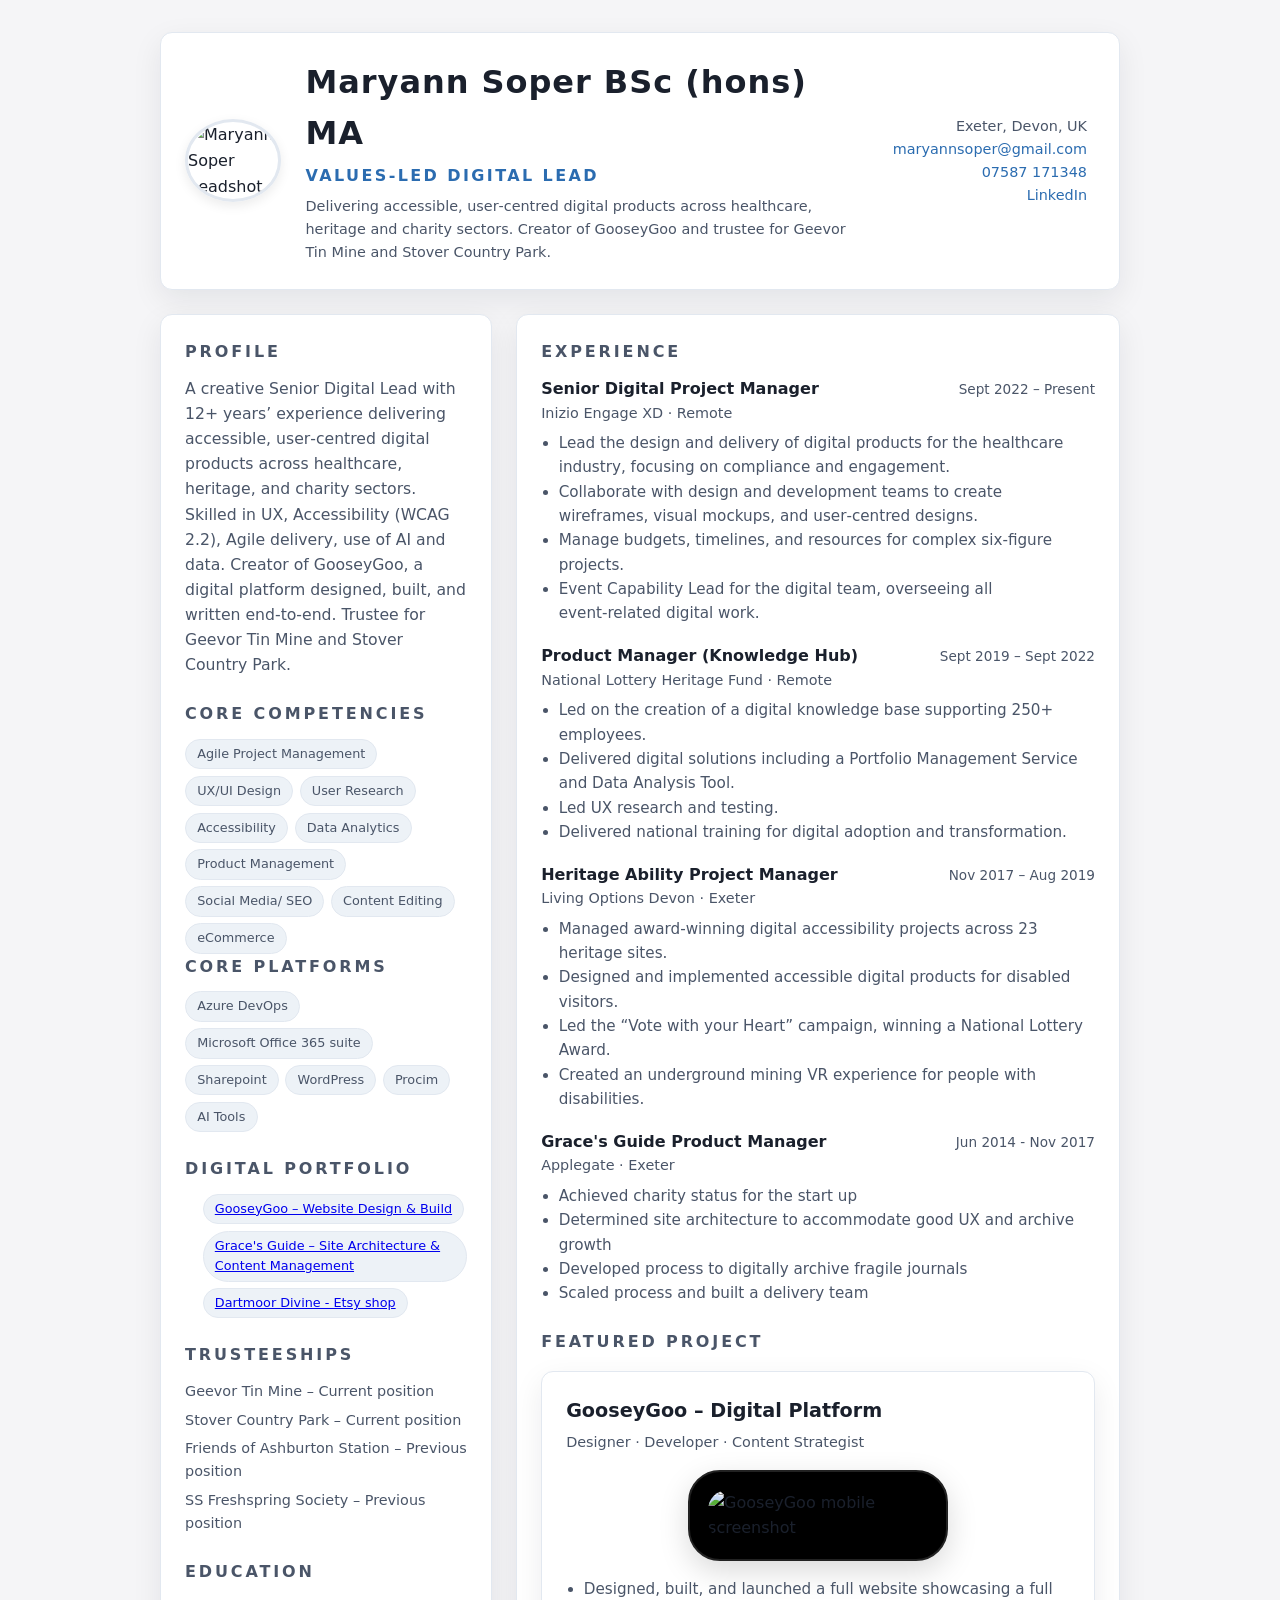
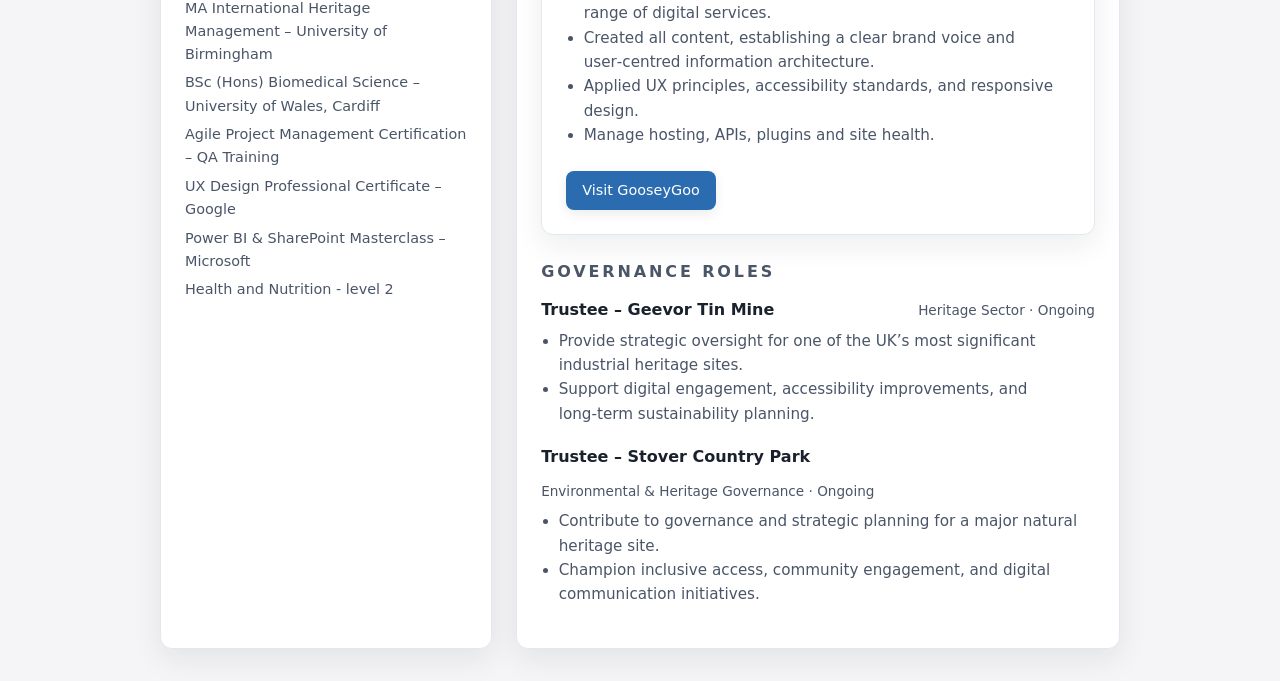
==== index.html @ 192e98dd "Update index.html" ====
<!DOCTYPE html>
<html lang="en">
<head>
  <meta charset="UTF-8" />
  <title>Maryann Soper BSc (hons) MA – Values-led Digital Lead</title>
  <meta name="viewport" content="width=device-width, initial-scale=1" />
  <style>
    :root {
      --bg: #f5f5f7;
      --card: #ffffff;
      --accent: #2b6cb0;
      --text-main: #1a202c;
      --text-muted: #4a5568;
      --border: #e2e8f0;
      --chip-bg: #edf2f7;
    }

    * { box-sizing: border-box; margin: 0; padding: 0; }

    body {
      font-family: system-ui, -apple-system, BlinkMacSystemFont, "Segoe UI", sans-serif;
      background: var(--bg);
      color: var(--text-main);
      line-height: 1.6;
      padding: 2rem 1rem;
    }

    .page {
      max-width: 960px;
      margin: 0 auto;
      display: grid;
      grid-template-columns: 1.1fr 2fr;
      gap: 1.5rem;
    }

    @media (max-width: 768px) {
      .page { grid-template-columns: 1fr; }
      .header-meta { text-align: left; }
      .header { flex-direction: column; align-items: flex-start; }
    }

    .card {
      background: var(--card);
      border-radius: 12px;
      padding: 1.5rem;
      box-shadow: 0 10px 30px rgba(15, 23, 42, 0.08);
      border: 1px solid var(--border);
    }

    .header {
      grid-column: 1 / -1;
      display: flex;
      align-items: center;
      justify-content: space-between;
      gap: 1.5rem;
    }

    .header-photo img {
      width: 120px;
      height: 120px;
      object-fit: cover;
      border-radius: 50%;
      border: 3px solid var(--border);
      box-shadow: 0 4px 12px rgba(0,0,0,0.08);
    }

    .header-main h1 {
      font-size: 2rem;
      letter-spacing: 0.03em;
    }

    .header-main h2 {
      font-size: 1rem;
      text-transform: uppercase;
      color: var(--accent);
      letter-spacing: 0.15em;
      margin-top: 0.25rem;
    }

    .header-meta {
  font-size: 0.9rem;
  color: var(--text-muted);
  text-align: right;
  margin-left: auto;
  padding-right: 0.5rem;
}
    .header-meta a {
      color: var(--accent);
      text-decoration: none;
    }

    h3 {
      font-size: 1rem;
      text-transform: uppercase;
      letter-spacing: 0.18em;
      color: var(--text-muted);
      margin-bottom: 0.75rem;
    }

    .summary { font-size: 0.98rem; color: var(--text-muted); }

    .section + .section { margin-top: 1.5rem; }

    .item { margin-bottom: 1.1rem; }

    .item-header {
      display: flex;
      justify-content: space-between;
      gap: 0.75rem;
      align-items: baseline;
      flex-wrap: wrap;
    }

    .item-title { font-weight: 600; }

    .item-sub { font-size: 0.9rem; color: var(--text-muted); }

    .item-meta { font-size: 0.85rem; color: var(--text-muted); }

    ul { margin-top: 0.4rem; padding-left: 1.1rem; font-size: 0.95rem; color: var(--text-muted); }

    .chips {
      display: flex;
      flex-wrap: wrap;
      gap: 0.4rem;
      margin-top: 0.4rem;
    }

    .chip {
      background: var(--chip-bg);
      border-radius: 999px;
      padding: 0.25rem 0.7rem;
      font-size: 0.8rem;
      color: var(--text-muted);
      border: 1px solid var(--border);
    }

    .sidebar-section + .sidebar-section { margin-top: 1.5rem; }

    .sidebar-list {
      list-style: none;
      padding-left: 0;
      font-size: 0.9rem;
      color: var(--text-muted);
    }

    .sidebar-list li + li { margin-top: 0.35rem; }

    .tagline {
      margin-top: 0.4rem;
      font-size: 0.9rem;
      color: var(--text-muted);
    }
   .gooseygoo-img {
  width: 100%;
  max-width: 420px;
  margin-top: 1rem;
  border-radius: 12px;
  border: 1px solid var(--border);
  box-shadow: 0 6px 20px rgba(0,0,0,0.08);
}
.feature-card {
  background: var(--card);
  border: 1px solid var(--border);
  border-radius: 12px;
  padding: 1.5rem;
  box-shadow: 0 10px 30px rgba(15, 23, 42, 0.08);
  margin-top: 1rem;
}

.feature-title {
  font-size: 1.2rem;
  font-weight: 600;
  margin-bottom: 0.25rem;
}

.feature-role {
  font-size: 0.9rem;
  color: var(--text-muted);
  margin-bottom: 1rem;
}

.feature-image {
  width: 100%;
  max-width: 420px;
  border-radius: 12px;
  border: 1px solid var(--border);
  box-shadow: 0 6px 20px rgba(0,0,0,0.08);
  margin-bottom: 1rem;
}

.feature-list {
  margin-bottom: 1rem;
  padding-left: 1.1rem;
  color: var(--text-muted);
}

.feature-link {
  display: inline-block;
  margin-top: 0.5rem;
  background: var(--accent);
  color: white;
  padding: 0.5rem 1rem;
  border-radius: 8px;
  text-decoration: none;
  font-size: 0.9rem;
  box-shadow: 0 4px 12px rgba(0,0,0,0.08);
}

.feature-link:hover {
  background: #1e4f80;
}
    .device-frame {
  width: 260px; /* adjust this to make the phone bigger or smaller */
  padding: 18px;
  border-radius: 32px;
  background: #000;
  border: 2px solid #222;
  box-shadow: 0 10px 30px rgba(0,0,0,0.15);
  margin: 1rem auto;
  display: flex;
  justify-content: center;
  align-items: center;
}

.device-screen {
  width: 100%;
  height: auto;        /* prevents vertical stretching */
  object-fit: contain; /* keeps proportions */
  border-radius: 20px;
  display: block;
}
  </style>
</head>

<body>
  <main class="page">

    <!-- Header -->
    <header class="card header">
      <div class="header-photo">
        <img src="profile.png" alt="Maryann Soper headshot" />
      </div>

      <div class="header-main">
        <h1>Maryann Soper BSc (hons) MA</h1>
        <h2>Values-led Digital Lead</h2>
        <p class="tagline">
          Delivering accessible, user‑centred digital products across healthcare, heritage and charity sectors. Creator of GooseyGoo and trustee for Geevor Tin Mine and Stover Country Park.
        </p>
      </div>

      <div class="header-meta">
        <div>Exeter, Devon, UK</div>
        <div><a href="mailto:maryannsoper@gmail.com">maryannsoper@gmail.com</a></div>
        <div><a href="tel:+447587171348">07587 171348</a></div>
        <div><a href="https://www.linkedin.com/in/maryannsoper" target="_blank">LinkedIn</a></div>
      </div>
    </header>

    <!-- Sidebar -->
    <aside class="card">
      <section class="sidebar-section">
        <h3>Profile</h3>
        <p class="summary">
          A creative Senior Digital Lead with 12+ years’ experience delivering accessible, user‑centred digital products across healthcare, heritage, and charity sectors. Skilled in UX, Accessibility (WCAG 2.2), Agile delivery, use of AI and data. Creator of GooseyGoo, a digital platform designed, built, and written end‑to‑end. Trustee for Geevor Tin Mine and Stover Country Park.
        </p>
      </section>

      <section class="sidebar-section">
        <h3>Core Competencies</h3>
        <div class="chips">
          <span class="chip">Agile Project Management</span>
          <span class="chip">UX/UI Design</span>
          <span class="chip">User Research</span>
          <span class="chip">Accessibility</span>
          <span class="chip">Data Analytics</span>
          <span class="chip">Product Management</span>
          <span class="chip">Social Media/ SEO</span>
          <span class="chip">Content Editing</span>
          <span class="chip">eCommerce</span>
          
        </div>
        <h3>Core Platforms</h3>
        <div class="chips">
          <span class="chip">Azure DevOps</span>
          <span class="chip">Microsoft Office 365 suite</span>
          <span class="chip">Sharepoint</span>
          <span class="chip">WordPress</span>
          <span class="chip">Procim</span>
          <span class="chip">AI Tools</span>
        </div>
      </section>

      <section class="sidebar-section">
        <h3>Digital Portfolio</h3>
        <ul class="chips">
          <span class="chip"><a href="https://www.gooseygoo.co.uk" target="_blank">GooseyGoo – Website Design & Build</a></span>
          <span class="chip"><a href="https://www.gracesguide.co.uk" target="_blank">Grace's Guide – Site Architecture & Content Management</a></span>
          <span class="chip"><a href="https://www.etsy.com/shop/DartmoorDivine" target="_blank">Dartmoor Divine - Etsy shop</a></span>
                          
        </ul>
      </section>

      <section class="sidebar-section">
        <h3>Trusteeships</h3>
        <ul class="sidebar-list">
          <li>Geevor Tin Mine – Current position</li>
          <li>Stover Country Park – Current position</li>
          <li>Friends of Ashburton Station – Previous position</li>
          <li>SS Freshspring Society – Previous position</li>
        </ul>
      </section>

      <section class="sidebar-section">
        <h3>Education</h3>
        <ul class="sidebar-list">
          <li>MA International Heritage Management – University of Birmingham</li>
          <li>BSc (Hons) Biomedical Science – University of Wales, Cardiff</li>
          <li>Agile Project Management Certification – QA Training</li>
          <li>UX Design Professional Certificate – Google</li>
          <li>Power BI & SharePoint Masterclass – Microsoft</li>
          <li>Health and Nutrition - level 2</li>
        </ul>
      </section>
    </aside>

    <!-- Main content -->
    <section class="card">

      <section class="section">
        <h3>Experience</h3>

        <article class="item">
          <div class="item-header">
            <div>
              <div class="item-title">Senior Digital Project Manager</div>
              <div class="item-sub">Inizio Engage XD · Remote</div>
            </div>
            <div class="item-meta">Sept 2022 – Present</div>
          </div>
          <ul>
            <li>Lead the design and delivery of digital products for the healthcare industry, focusing on compliance and engagement.</li>
            <li>Collaborate with design and development teams to create wireframes, visual mockups, and user‑centred designs.</li>
            <li>Manage budgets, timelines, and resources for complex six‑figure projects.</li>
            <li>Event Capability Lead for the digital team, overseeing all event‑related digital work.</li>
          </ul>
        </article>

        <article class="item">
          <div class="item-header">
            <div>
              <div class="item-title">Product Manager (Knowledge Hub)</div>
              <div class="item-sub">National Lottery Heritage Fund · Remote</div>
            </div>
            <div class="item-meta">Sept 2019 – Sept 2022</div>
          </div>
          <ul>
            <li>Led on the creation of a digital knowledge base supporting 250+ employees.</li>
            <li>Delivered digital solutions including a Portfolio Management Service and Data Analysis Tool.</li>
            <li>Led UX research and testing.</li>
            <li>Delivered national training for digital adoption and transformation.</li>
          </ul>
        </article>

        <article class="item">
          <div class="item-header">
            <div>
              <div class="item-title">Heritage Ability Project Manager</div>
              <div class="item-sub">Living Options Devon · Exeter</div>
            </div>
            <div class="item-meta">Nov 2017 – Aug 2019</div>
          </div>
          <ul>
            <li>Managed award‑winning digital accessibility projects across 23 heritage sites.</li>
            <li>Designed and implemented accessible digital products for disabled visitors.</li>
            <li>Led the “Vote with your Heart” campaign, winning a National Lottery Award.</li>
            <li>Created an underground mining VR experience for people with disabilities.</li>
          </ul>
        </article>

        <article class="item">
          <div class="item-header">
            <div>
              <div class="item-title">Grace's Guide Product Manager</div>
              <div class="item-sub">Applegate · Exeter</div>
            </div>
            <div class="item-meta">Jun 2014 - Nov 2017</div>
          </div>
          <ul>
            <li>Achieved charity status for the start up</li>
            <li>Determined site architecture to accommodate good UX and archive growth</li>
            <li>Developed process to digitally archive fragile journals</li>
            <li>Scaled process and built a delivery team</li>
          </ul>
        </article>
      </section>

     <section class="section">
  <h3>Featured Project</h3>

  <div class="feature-card">
    <h4 class="feature-title">GooseyGoo – Digital Platform</h4>
    <p class="feature-role">Designer · Developer · Content Strategist</p>

   <div class="device-frame">
  <img 
    src="gooseygoo-preview.jpg" 
    alt="GooseyGoo mobile screenshot" 
    class="device-screen"
  />
</div>

    <ul class="feature-list">
      <li>Designed, built, and launched a full website showcasing a full range of digital services.</li>
      <li>Created all content, establishing a clear brand voice and user‑centred information architecture.</li>
      <li>Applied UX principles, accessibility standards, and responsive design.</li>
      <li>Manage hosting, APIs, plugins and site health.</li>
    </ul>

    <a 
      href="https://www.gooseygoo.co.uk" 
      target="_blank" 
      class="feature-link"
    >
      Visit GooseyGoo
    </a>
  </div>
</section>

      <section class="section">
        <h3>Governance Roles</h3>

        <article class="item">
          <div class="item-header">
            <div class="item-title">Trustee – Geevor Tin Mine</div>
            <div class="item-meta">Heritage Sector · Ongoing</div>
          </div>
          <ul>
            <li>Provide strategic oversight for one of the UK’s most significant industrial heritage sites.</li>
            <li>Support digital engagement, accessibility improvements, and long‑term sustainability planning.</li>
          </ul>
        </article>

        <article class="item">
          <div class="item-header">
            <div class="item-title">Trustee – Stover Country Park</div>
            <div class="item-meta">Environmental & Heritage Governance · Ongoing</div>
          </div>
          <ul>
            <li>Contribute to governance and strategic planning for a major natural heritage site.</li>
            <li>Champion inclusive access, community engagement, and digital communication initiatives.</li>
          </ul>
        </article>
      </section>

    </section>
  </main>
</body>
</html>
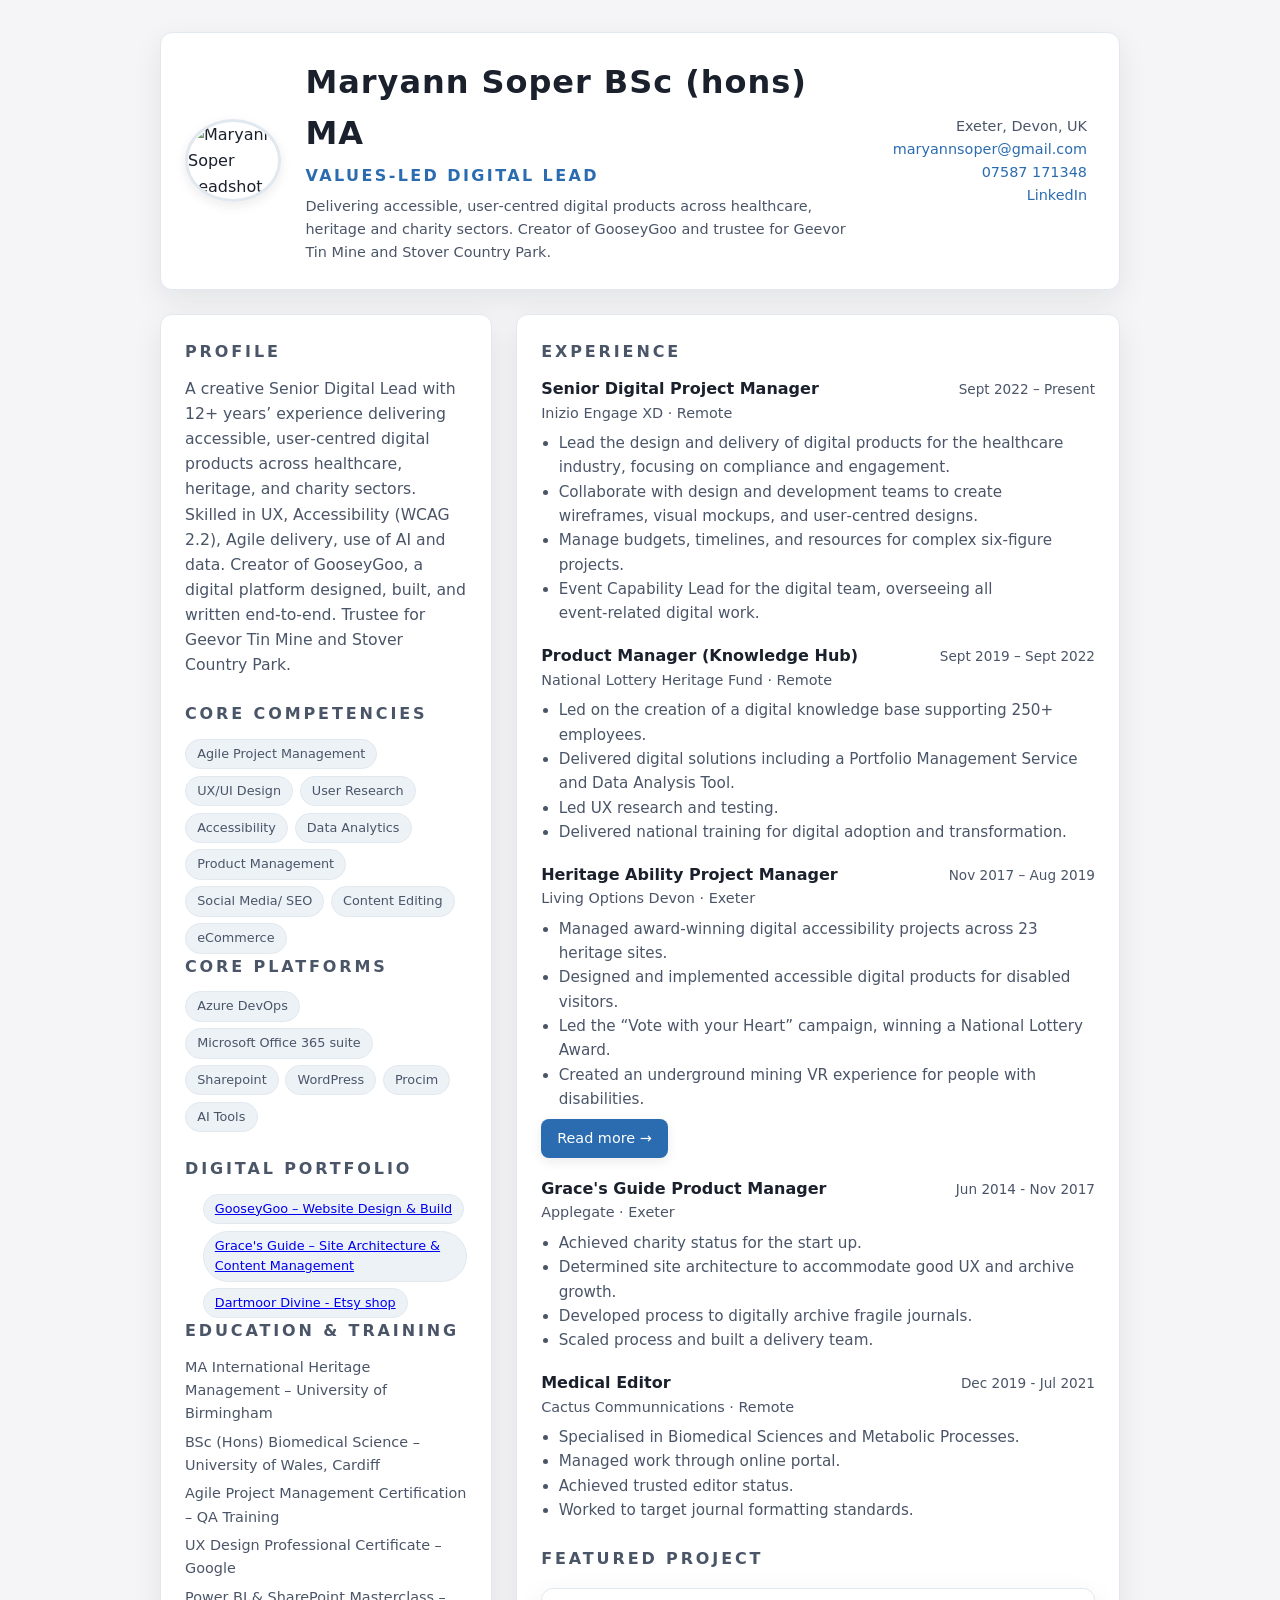
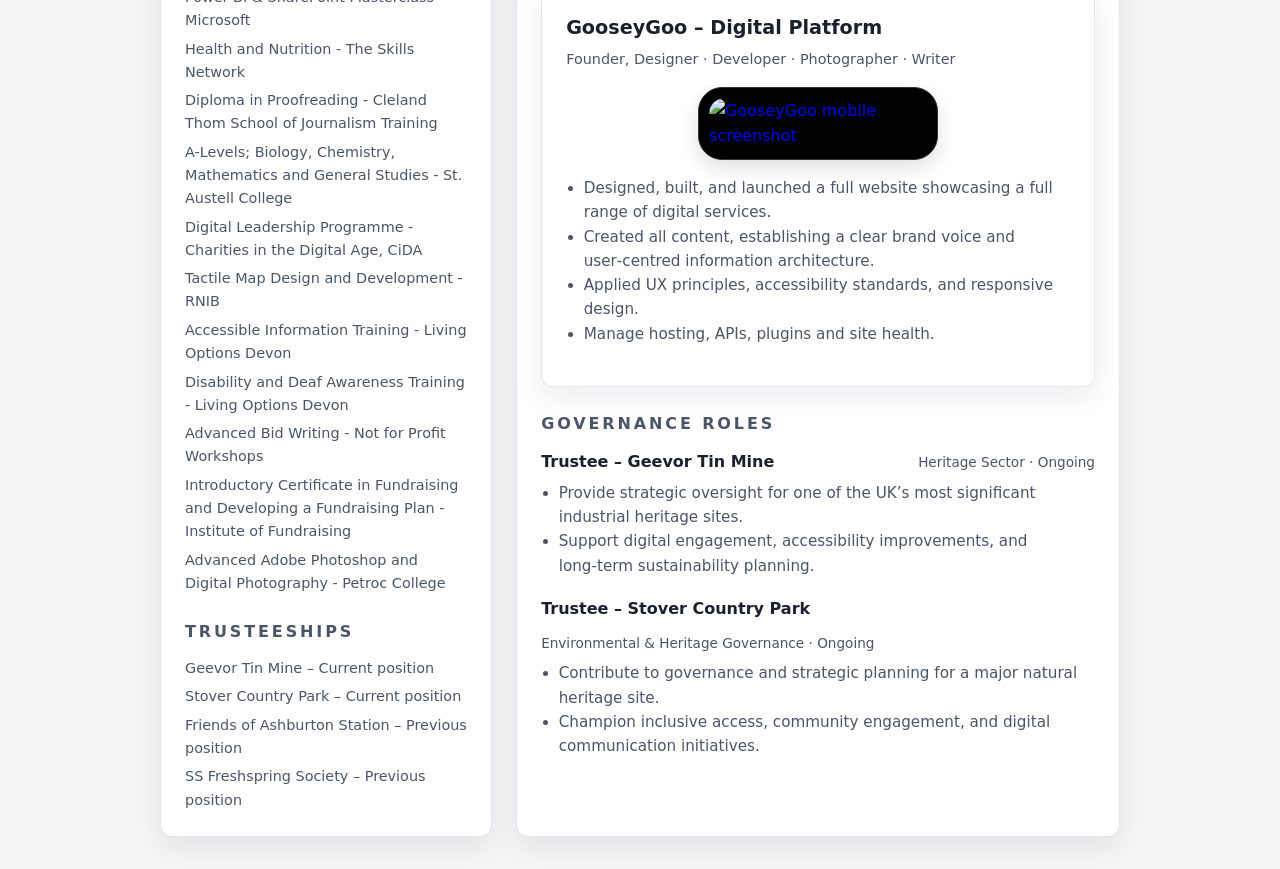
==== commit 9ed04a2c: "Update index.html" ====
--- a/index.html
+++ b/index.html
@@ -210,24 +210,25 @@
 .feature-link:hover {
   background: #1e4f80;
 }
-    .device-frame {
-  width: 260px; /* adjust this to make the phone bigger or smaller */
-  padding: 18px;
-  border-radius: 32px;
+   .device-frame {
+  width: 240px;              /* slightly smaller phone */
+  padding: 10px;             /* thinner bezel */
+  border-radius: 24px;       /* slimmer rounded corners */
   background: #000;
-  border: 2px solid #222;
-  box-shadow: 0 10px 30px rgba(0,0,0,0.15);
+  border: 1px solid #333;    /* thinner border */
+  box-shadow: 0 8px 20px rgba(0,0,0,0.12);
   margin: 1rem auto;
   display: flex;
   justify-content: center;
   align-items: center;
+  text-decoration: none;     /* remove link underline */
 }
 
 .device-screen {
   width: 100%;
-  height: auto;        /* prevents vertical stretching */
-  object-fit: contain; /* keeps proportions */
-  border-radius: 20px;
+  height: auto;              /* prevents vertical stretching */
+  object-fit: contain;       /* keeps proportions */
+  border-radius: 16px;
   display: block;
 }
   </style>
@@ -300,7 +301,30 @@
           <span class="chip"><a href="https://www.etsy.com/shop/DartmoorDivine" target="_blank">Dartmoor Divine - Etsy shop</a></span>
                           
         </ul>
-      </section>
+     
+      <section class="sidebar-section">
+        <h3>Education & Training</h3>
+        <ul class="sidebar-list">
+          <li>MA International Heritage Management – University of Birmingham</li>
+          <li>BSc (Hons) Biomedical Science – University of Wales, Cardiff</li>
+          <li>Agile Project Management Certification – QA Training</li>
+          <li>UX Design Professional Certificate – Google</li>
+          <li>Power BI & SharePoint Masterclass – Microsoft</li>
+          <li>Health and Nutrition - The Skills Network</li>
+          <li>Diploma in Proofreading  - Cleland Thom School of Journalism Training</li>
+          <li>A-Levels; Biology, Chemistry, Mathematics and General Studies  - St. Austell College</li>
+          <li>Digital Leadership Programme - Charities in the Digital Age, CiDA</li>
+          <li>Tactile Map Design and Development - RNIB</li>
+          <li>Accessible Information Training - Living Options Devon</li>
+          <li>Disability and Deaf Awareness Training  - Living Options Devon</li>
+          <li>Advanced Bid Writing - Not for Profit Workshops</li>
+          <li>Introductory Certificate in Fundraising and Developing a Fundraising Plan - Institute of Fundraising</li>
+          <li>Advanced Adobe Photoshop and Digital Photography - Petroc College</li>          
+          
+        </ul>
+      </section>
+
+         </section>
 
       <section class="sidebar-section">
         <h3>Trusteeships</h3>
@@ -311,18 +335,6 @@
           <li>SS Freshspring Society – Previous position</li>
         </ul>
       </section>
-
-      <section class="sidebar-section">
-        <h3>Education</h3>
-        <ul class="sidebar-list">
-          <li>MA International Heritage Management – University of Birmingham</li>
-          <li>BSc (Hons) Biomedical Science – University of Wales, Cardiff</li>
-          <li>Agile Project Management Certification – QA Training</li>
-          <li>UX Design Professional Certificate – Google</li>
-          <li>Power BI & SharePoint Masterclass – Microsoft</li>
-          <li>Health and Nutrition - level 2</li>
-        </ul>
-      </section>
     </aside>
 
     <!-- Main content -->
@@ -377,6 +389,8 @@
             <li>Led the “Vote with your Heart” campaign, winning a National Lottery Award.</li>
             <li>Created an underground mining VR experience for people with disabilities.</li>
           </ul>
+          <a href="living-options.html" class="feature-link">Read more →</a>
+
         </article>
 
         <article class="item">
@@ -388,10 +402,26 @@
             <div class="item-meta">Jun 2014 - Nov 2017</div>
           </div>
           <ul>
-            <li>Achieved charity status for the start up</li>
-            <li>Determined site architecture to accommodate good UX and archive growth</li>
-            <li>Developed process to digitally archive fragile journals</li>
-            <li>Scaled process and built a delivery team</li>
+            <li>Achieved charity status for the start up.</li>
+            <li>Determined site architecture to accommodate good UX and archive growth.</li>
+            <li>Developed process to digitally archive fragile journals.</li>
+            <li>Scaled process and built a delivery team.</li>
+          </ul>
+        </article>
+
+        <article class="item">
+          <div class="item-header">
+            <div>
+              <div class="item-title">Medical Editor</div>
+              <div class="item-sub">Cactus Communnications · Remote</div>
+            </div>
+            <div class="item-meta">Dec 2019 - Jul 2021</div>
+          </div>
+          <ul>
+            <li>Specialised in Biomedical Sciences and Metabolic Processes.</li>
+            <li>Managed work through online portal.</li>
+            <li>Achieved trusted editor status.</li>
+            <li>Worked to target journal formatting standards.</li>
           </ul>
         </article>
       </section>
@@ -401,15 +431,15 @@
 
   <div class="feature-card">
     <h4 class="feature-title">GooseyGoo – Digital Platform</h4>
-    <p class="feature-role">Designer · Developer · Content Strategist</p>
-
-   <div class="device-frame">
+    <p class="feature-role">Founder, Designer · Developer · Photographer · Writer </p>
+
+   <a href="https://www.gooseygoo.co.uk" target="_blank" class="device-frame">
   <img 
     src="gooseygoo-preview.jpg" 
     alt="GooseyGoo mobile screenshot" 
     class="device-screen"
   />
-</div>
+</a>
 
     <ul class="feature-list">
       <li>Designed, built, and launched a full website showcasing a full range of digital services.</li>
@@ -418,14 +448,7 @@
       <li>Manage hosting, APIs, plugins and site health.</li>
     </ul>
 
-    <a 
-      href="https://www.gooseygoo.co.uk" 
-      target="_blank" 
-      class="feature-link"
-    >
-      Visit GooseyGoo
-    </a>
-  </div>
+    </div>
 </section>
 
       <section class="section">
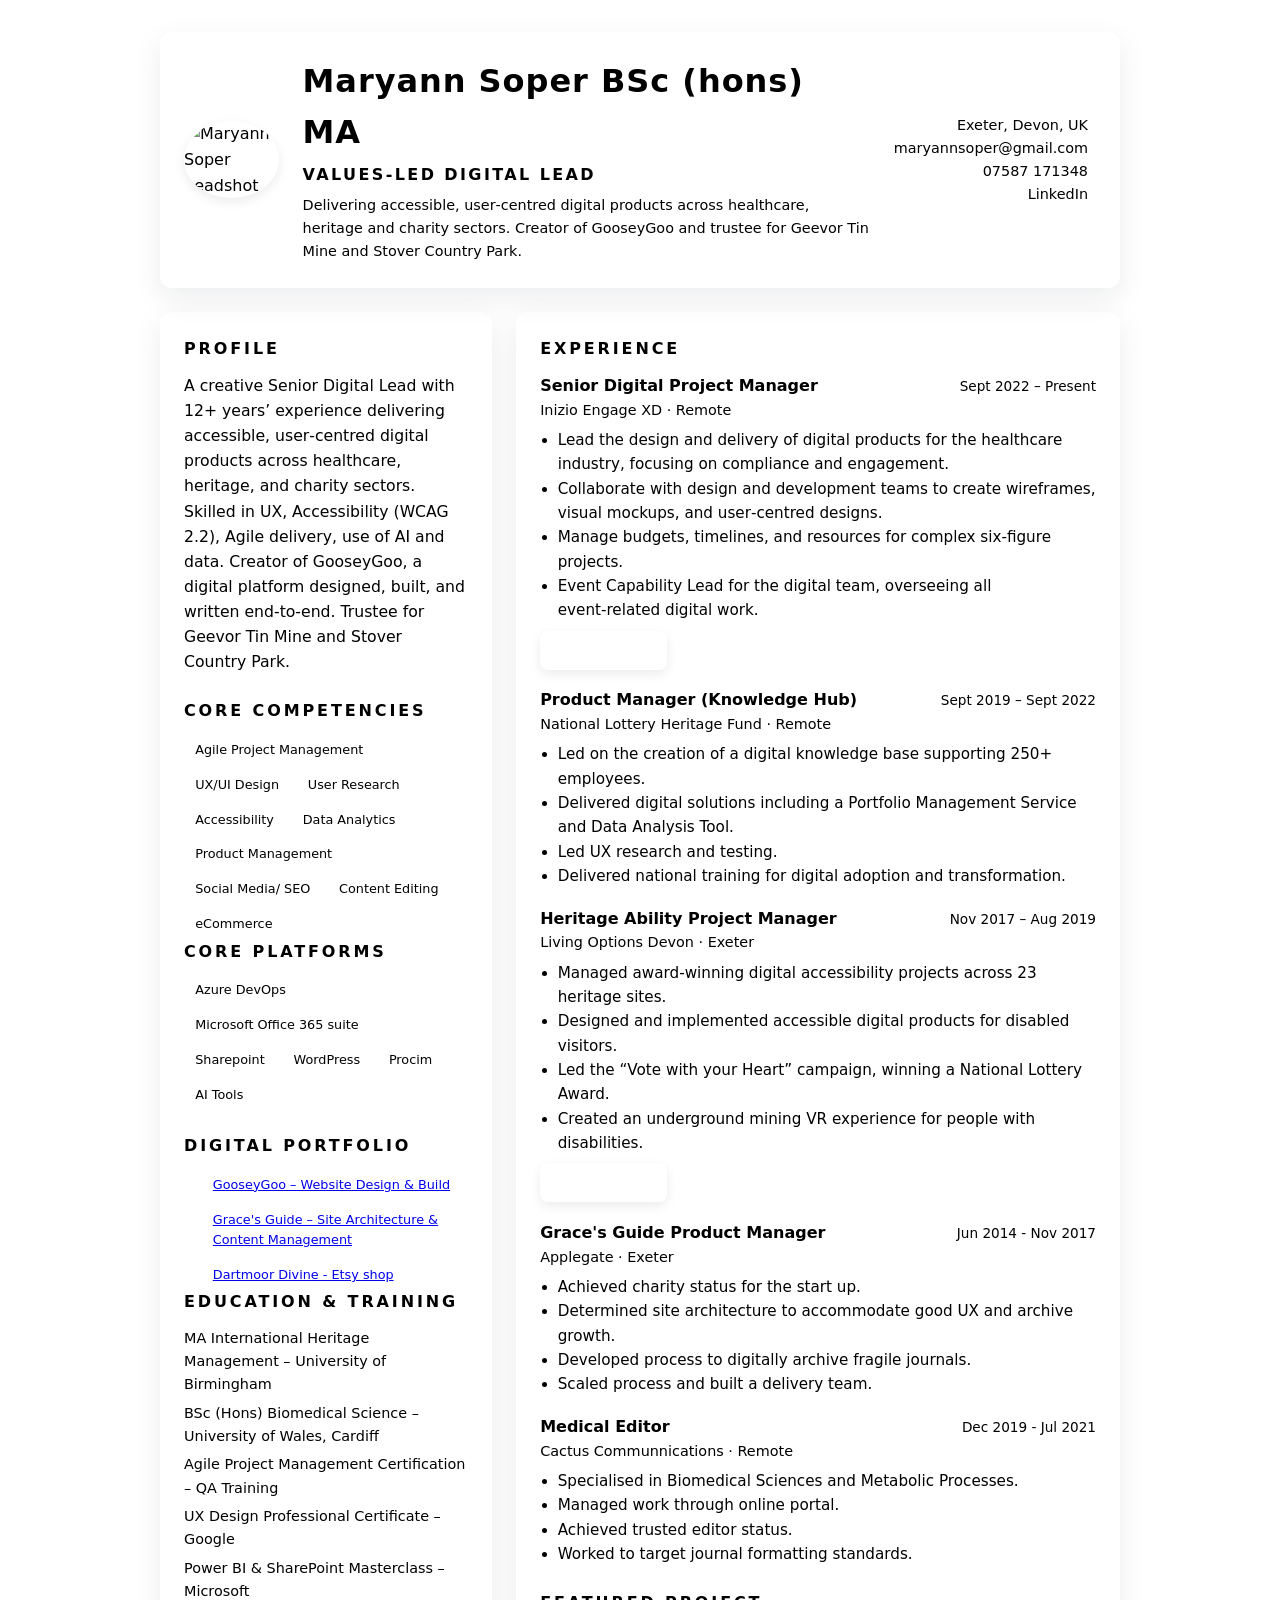
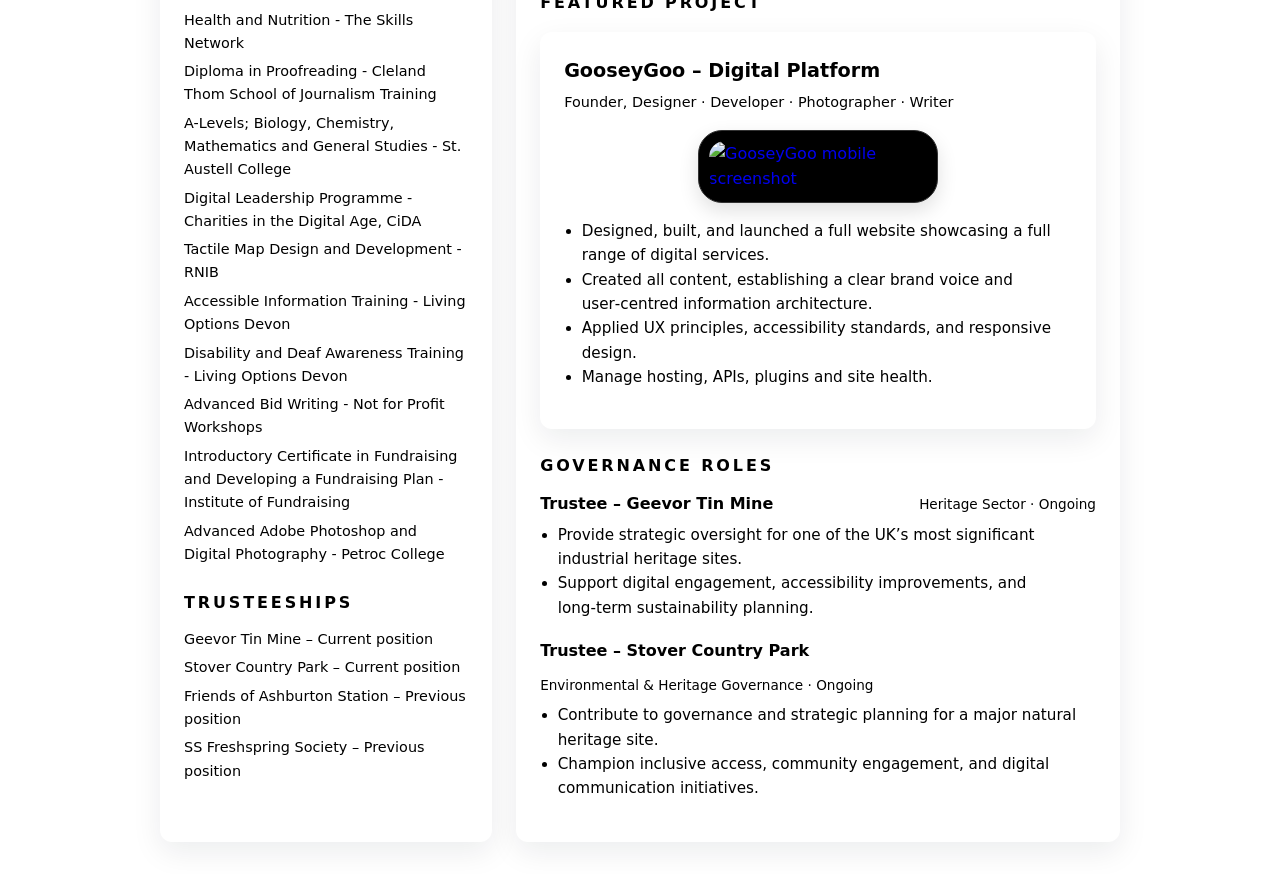
==== commit 3df6b28d: "Update index.html" ====
--- a/index.html
+++ b/index.html
@@ -4,234 +4,8 @@
   <meta charset="UTF-8" />
   <title>Maryann Soper BSc (hons) MA – Values-led Digital Lead</title>
   <meta name="viewport" content="width=device-width, initial-scale=1" />
-  <style>
-    :root {
-      --bg: #f5f5f7;
-      --card: #ffffff;
-      --accent: #2b6cb0;
-      --text-main: #1a202c;
-      --text-muted: #4a5568;
-      --border: #e2e8f0;
-      --chip-bg: #edf2f7;
-    }
-
-    * { box-sizing: border-box; margin: 0; padding: 0; }
-
-    body {
-      font-family: system-ui, -apple-system, BlinkMacSystemFont, "Segoe UI", sans-serif;
-      background: var(--bg);
-      color: var(--text-main);
-      line-height: 1.6;
-      padding: 2rem 1rem;
-    }
-
-    .page {
-      max-width: 960px;
-      margin: 0 auto;
-      display: grid;
-      grid-template-columns: 1.1fr 2fr;
-      gap: 1.5rem;
-    }
-
-    @media (max-width: 768px) {
-      .page { grid-template-columns: 1fr; }
-      .header-meta { text-align: left; }
-      .header { flex-direction: column; align-items: flex-start; }
-    }
-
-    .card {
-      background: var(--card);
-      border-radius: 12px;
-      padding: 1.5rem;
-      box-shadow: 0 10px 30px rgba(15, 23, 42, 0.08);
-      border: 1px solid var(--border);
-    }
-
-    .header {
-      grid-column: 1 / -1;
-      display: flex;
-      align-items: center;
-      justify-content: space-between;
-      gap: 1.5rem;
-    }
-
-    .header-photo img {
-      width: 120px;
-      height: 120px;
-      object-fit: cover;
-      border-radius: 50%;
-      border: 3px solid var(--border);
-      box-shadow: 0 4px 12px rgba(0,0,0,0.08);
-    }
-
-    .header-main h1 {
-      font-size: 2rem;
-      letter-spacing: 0.03em;
-    }
-
-    .header-main h2 {
-      font-size: 1rem;
-      text-transform: uppercase;
-      color: var(--accent);
-      letter-spacing: 0.15em;
-      margin-top: 0.25rem;
-    }
-
-    .header-meta {
-  font-size: 0.9rem;
-  color: var(--text-muted);
-  text-align: right;
-  margin-left: auto;
-  padding-right: 0.5rem;
-}
-    .header-meta a {
-      color: var(--accent);
-      text-decoration: none;
-    }
-
-    h3 {
-      font-size: 1rem;
-      text-transform: uppercase;
-      letter-spacing: 0.18em;
-      color: var(--text-muted);
-      margin-bottom: 0.75rem;
-    }
-
-    .summary { font-size: 0.98rem; color: var(--text-muted); }
-
-    .section + .section { margin-top: 1.5rem; }
-
-    .item { margin-bottom: 1.1rem; }
-
-    .item-header {
-      display: flex;
-      justify-content: space-between;
-      gap: 0.75rem;
-      align-items: baseline;
-      flex-wrap: wrap;
-    }
-
-    .item-title { font-weight: 600; }
-
-    .item-sub { font-size: 0.9rem; color: var(--text-muted); }
-
-    .item-meta { font-size: 0.85rem; color: var(--text-muted); }
-
-    ul { margin-top: 0.4rem; padding-left: 1.1rem; font-size: 0.95rem; color: var(--text-muted); }
-
-    .chips {
-      display: flex;
-      flex-wrap: wrap;
-      gap: 0.4rem;
-      margin-top: 0.4rem;
-    }
-
-    .chip {
-      background: var(--chip-bg);
-      border-radius: 999px;
-      padding: 0.25rem 0.7rem;
-      font-size: 0.8rem;
-      color: var(--text-muted);
-      border: 1px solid var(--border);
-    }
-
-    .sidebar-section + .sidebar-section { margin-top: 1.5rem; }
-
-    .sidebar-list {
-      list-style: none;
-      padding-left: 0;
-      font-size: 0.9rem;
-      color: var(--text-muted);
-    }
-
-    .sidebar-list li + li { margin-top: 0.35rem; }
-
-    .tagline {
-      margin-top: 0.4rem;
-      font-size: 0.9rem;
-      color: var(--text-muted);
-    }
-   .gooseygoo-img {
-  width: 100%;
-  max-width: 420px;
-  margin-top: 1rem;
-  border-radius: 12px;
-  border: 1px solid var(--border);
-  box-shadow: 0 6px 20px rgba(0,0,0,0.08);
-}
-.feature-card {
-  background: var(--card);
-  border: 1px solid var(--border);
-  border-radius: 12px;
-  padding: 1.5rem;
-  box-shadow: 0 10px 30px rgba(15, 23, 42, 0.08);
-  margin-top: 1rem;
-}
-
-.feature-title {
-  font-size: 1.2rem;
-  font-weight: 600;
-  margin-bottom: 0.25rem;
-}
-
-.feature-role {
-  font-size: 0.9rem;
-  color: var(--text-muted);
-  margin-bottom: 1rem;
-}
-
-.feature-image {
-  width: 100%;
-  max-width: 420px;
-  border-radius: 12px;
-  border: 1px solid var(--border);
-  box-shadow: 0 6px 20px rgba(0,0,0,0.08);
-  margin-bottom: 1rem;
-}
-
-.feature-list {
-  margin-bottom: 1rem;
-  padding-left: 1.1rem;
-  color: var(--text-muted);
-}
-
-.feature-link {
-  display: inline-block;
-  margin-top: 0.5rem;
-  background: var(--accent);
-  color: white;
-  padding: 0.5rem 1rem;
-  border-radius: 8px;
-  text-decoration: none;
-  font-size: 0.9rem;
-  box-shadow: 0 4px 12px rgba(0,0,0,0.08);
-}
-
-.feature-link:hover {
-  background: #1e4f80;
-}
-   .device-frame {
-  width: 240px;              /* slightly smaller phone */
-  padding: 10px;             /* thinner bezel */
-  border-radius: 24px;       /* slimmer rounded corners */
-  background: #000;
-  border: 1px solid #333;    /* thinner border */
-  box-shadow: 0 8px 20px rgba(0,0,0,0.12);
-  margin: 1rem auto;
-  display: flex;
-  justify-content: center;
-  align-items: center;
-  text-decoration: none;     /* remove link underline */
-}
-
-.device-screen {
-  width: 100%;
-  height: auto;              /* prevents vertical stretching */
-  object-fit: contain;       /* keeps proportions */
-  border-radius: 16px;
-  display: block;
-}
-  </style>
+ <link rel="stylesheet" href="styles.css" />
+
 </head>
 
 <body>
@@ -357,6 +131,8 @@
             <li>Manage budgets, timelines, and resources for complex six‑figure projects.</li>
             <li>Event Capability Lead for the digital team, overseeing all event‑related digital work.</li>
           </ul>
+          <a href="Inizio.html" class="feature-link">Read more →</a>
+          
         </article>
 
         <article class="item">
@@ -389,7 +165,7 @@
             <li>Led the “Vote with your Heart” campaign, winning a National Lottery Award.</li>
             <li>Created an underground mining VR experience for people with disabilities.</li>
           </ul>
-          <a href="living-options.html" class="feature-link">Read more →</a>
+          <a href="LOD.html" class="feature-link">Read more →</a>
 
         </article>
 
--- a/styles.css
+++ b/styles.css
@@ -0,0 +1,228 @@
+<style>
+    :root {
+      --bg: #f5f5f7;
+      --card: #ffffff;
+      --accent: #2b6cb0;
+      --text-main: #1a202c;
+      --text-muted: #4a5568;
+      --border: #e2e8f0;
+      --chip-bg: #edf2f7;
+    }
+
+    * { box-sizing: border-box; margin: 0; padding: 0; }
+
+    body {
+      font-family: system-ui, -apple-system, BlinkMacSystemFont, "Segoe UI", sans-serif;
+      background: var(--bg);
+      color: var(--text-main);
+      line-height: 1.6;
+      padding: 2rem 1rem;
+    }
+
+    .page {
+      max-width: 960px;
+      margin: 0 auto;
+      display: grid;
+      grid-template-columns: 1.1fr 2fr;
+      gap: 1.5rem;
+    }
+
+    @media (max-width: 768px) {
+      .page { grid-template-columns: 1fr; }
+      .header-meta { text-align: left; }
+      .header { flex-direction: column; align-items: flex-start; }
+    }
+
+    .card {
+      background: var(--card);
+      border-radius: 12px;
+      padding: 1.5rem;
+      box-shadow: 0 10px 30px rgba(15, 23, 42, 0.08);
+      border: 1px solid var(--border);
+    }
+
+    .header {
+      grid-column: 1 / -1;
+      display: flex;
+      align-items: center;
+      justify-content: space-between;
+      gap: 1.5rem;
+    }
+
+    .header-photo img {
+      width: 120px;
+      height: 120px;
+      object-fit: cover;
+      border-radius: 50%;
+      border: 3px solid var(--border);
+      box-shadow: 0 4px 12px rgba(0,0,0,0.08);
+    }
+
+    .header-main h1 {
+      font-size: 2rem;
+      letter-spacing: 0.03em;
+    }
+
+    .header-main h2 {
+      font-size: 1rem;
+      text-transform: uppercase;
+      color: var(--accent);
+      letter-spacing: 0.15em;
+      margin-top: 0.25rem;
+    }
+
+    .header-meta {
+  font-size: 0.9rem;
+  color: var(--text-muted);
+  text-align: right;
+  margin-left: auto;
+  padding-right: 0.5rem;
+}
+    .header-meta a {
+      color: var(--accent);
+      text-decoration: none;
+    }
+
+    h3 {
+      font-size: 1rem;
+      text-transform: uppercase;
+      letter-spacing: 0.18em;
+      color: var(--text-muted);
+      margin-bottom: 0.75rem;
+    }
+
+    .summary { font-size: 0.98rem; color: var(--text-muted); }
+
+    .section + .section { margin-top: 1.5rem; }
+
+    .item { margin-bottom: 1.1rem; }
+
+    .item-header {
+      display: flex;
+      justify-content: space-between;
+      gap: 0.75rem;
+      align-items: baseline;
+      flex-wrap: wrap;
+    }
+
+    .item-title { font-weight: 600; }
+
+    .item-sub { font-size: 0.9rem; color: var(--text-muted); }
+
+    .item-meta { font-size: 0.85rem; color: var(--text-muted); }
+
+    ul { margin-top: 0.4rem; padding-left: 1.1rem; font-size: 0.95rem; color: var(--text-muted); }
+
+    .chips {
+      display: flex;
+      flex-wrap: wrap;
+      gap: 0.4rem;
+      margin-top: 0.4rem;
+    }
+
+    .chip {
+      background: var(--chip-bg);
+      border-radius: 999px;
+      padding: 0.25rem 0.7rem;
+      font-size: 0.8rem;
+      color: var(--text-muted);
+      border: 1px solid var(--border);
+    }
+
+    .sidebar-section + .sidebar-section { margin-top: 1.5rem; }
+
+    .sidebar-list {
+      list-style: none;
+      padding-left: 0;
+      font-size: 0.9rem;
+      color: var(--text-muted);
+    }
+
+    .sidebar-list li + li { margin-top: 0.35rem; }
+
+    .tagline {
+      margin-top: 0.4rem;
+      font-size: 0.9rem;
+      color: var(--text-muted);
+    }
+   .gooseygoo-img {
+  width: 100%;
+  max-width: 420px;
+  margin-top: 1rem;
+  border-radius: 12px;
+  border: 1px solid var(--border);
+  box-shadow: 0 6px 20px rgba(0,0,0,0.08);
+}
+.feature-card {
+  background: var(--card);
+  border: 1px solid var(--border);
+  border-radius: 12px;
+  padding: 1.5rem;
+  box-shadow: 0 10px 30px rgba(15, 23, 42, 0.08);
+  margin-top: 1rem;
+}
+
+.feature-title {
+  font-size: 1.2rem;
+  font-weight: 600;
+  margin-bottom: 0.25rem;
+}
+
+.feature-role {
+  font-size: 0.9rem;
+  color: var(--text-muted);
+  margin-bottom: 1rem;
+}
+
+.feature-image {
+  width: 100%;
+  max-width: 420px;
+  border-radius: 12px;
+  border: 1px solid var(--border);
+  box-shadow: 0 6px 20px rgba(0,0,0,0.08);
+  margin-bottom: 1rem;
+}
+
+.feature-list {
+  margin-bottom: 1rem;
+  padding-left: 1.1rem;
+  color: var(--text-muted);
+}
+
+.feature-link {
+  display: inline-block;
+  margin-top: 0.5rem;
+  background: var(--accent);
+  color: white;
+  padding: 0.5rem 1rem;
+  border-radius: 8px;
+  text-decoration: none;
+  font-size: 0.9rem;
+  box-shadow: 0 4px 12px rgba(0,0,0,0.08);
+}
+
+.feature-link:hover {
+  background: #1e4f80;
+}
+   .device-frame {
+  width: 240px;              /* slightly smaller phone */
+  padding: 10px;             /* thinner bezel */
+  border-radius: 24px;       /* slimmer rounded corners */
+  background: #000;
+  border: 1px solid #333;    /* thinner border */
+  box-shadow: 0 8px 20px rgba(0,0,0,0.12);
+  margin: 1rem auto;
+  display: flex;
+  justify-content: center;
+  align-items: center;
+  text-decoration: none;     /* remove link underline */
+}
+
+.device-screen {
+  width: 100%;
+  height: auto;              /* prevents vertical stretching */
+  object-fit: contain;       /* keeps proportions */
+  border-radius: 16px;
+  display: block;
+}
+  </style>
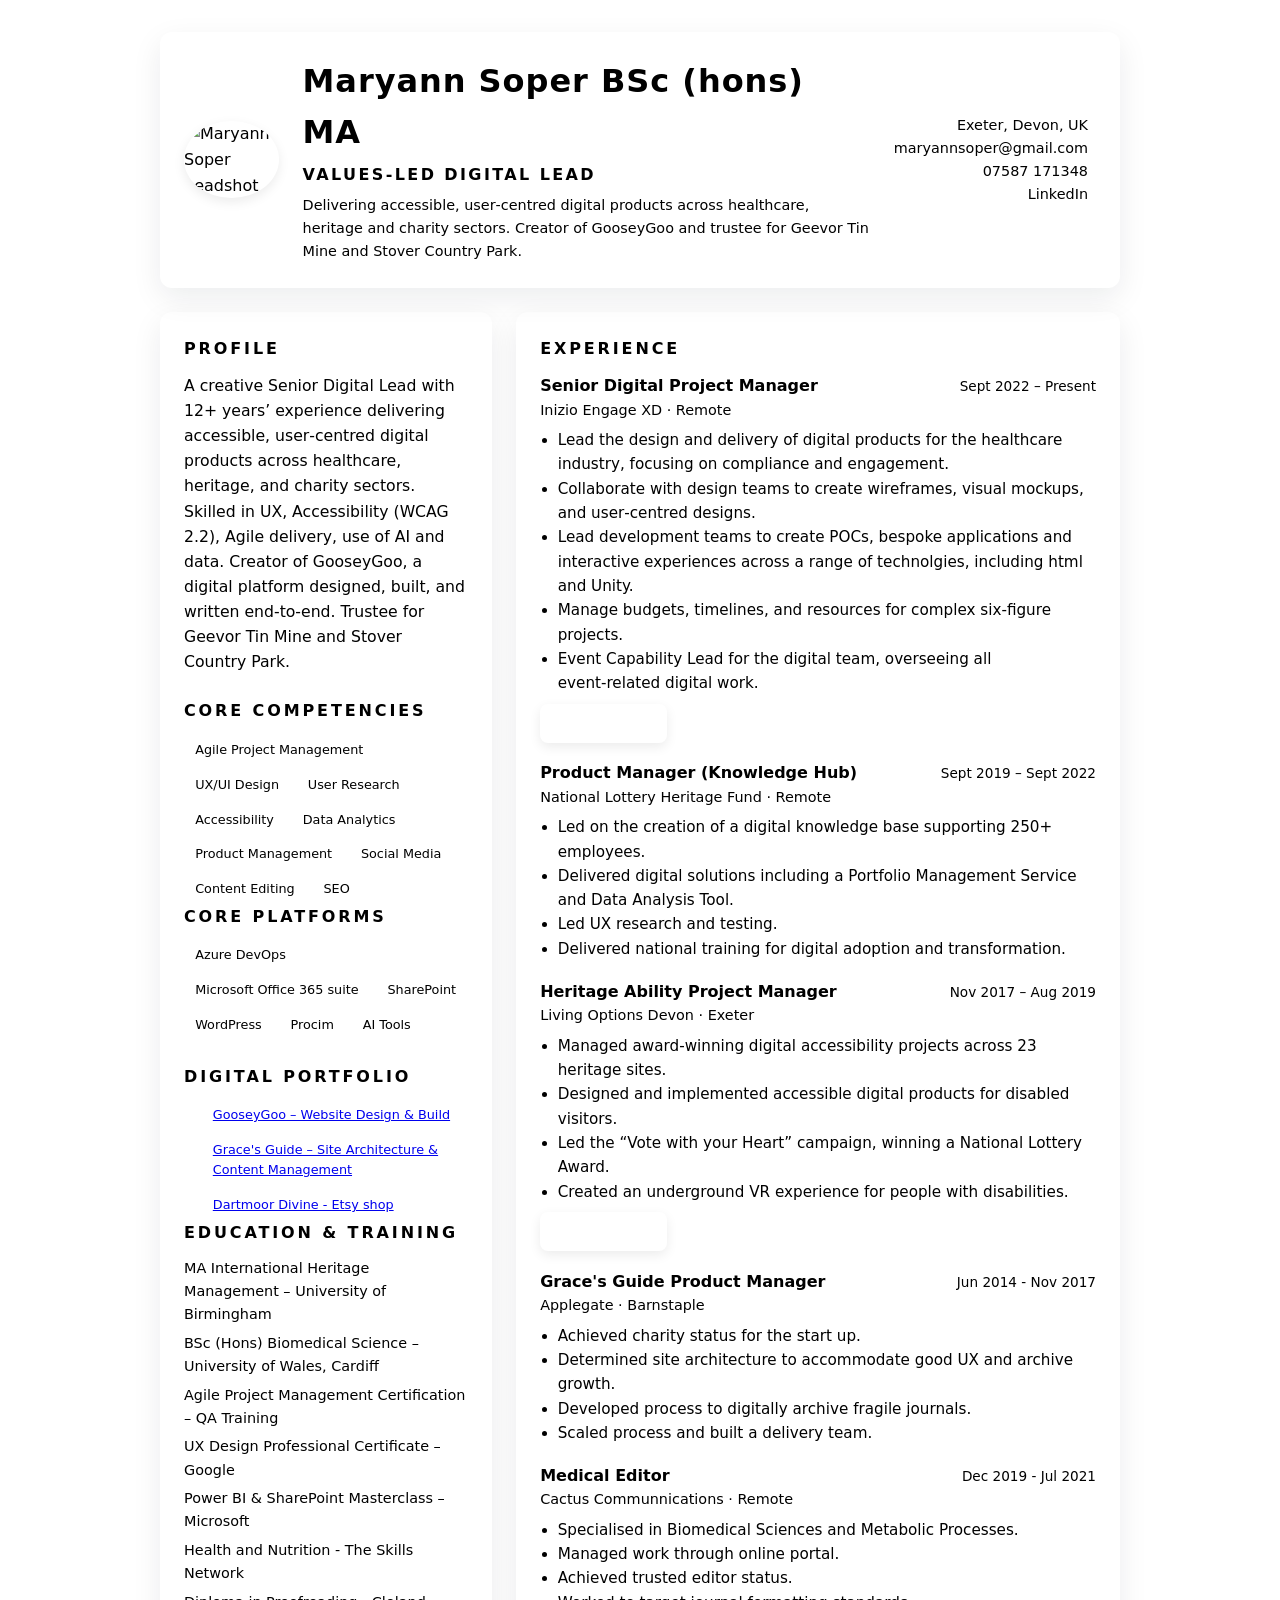
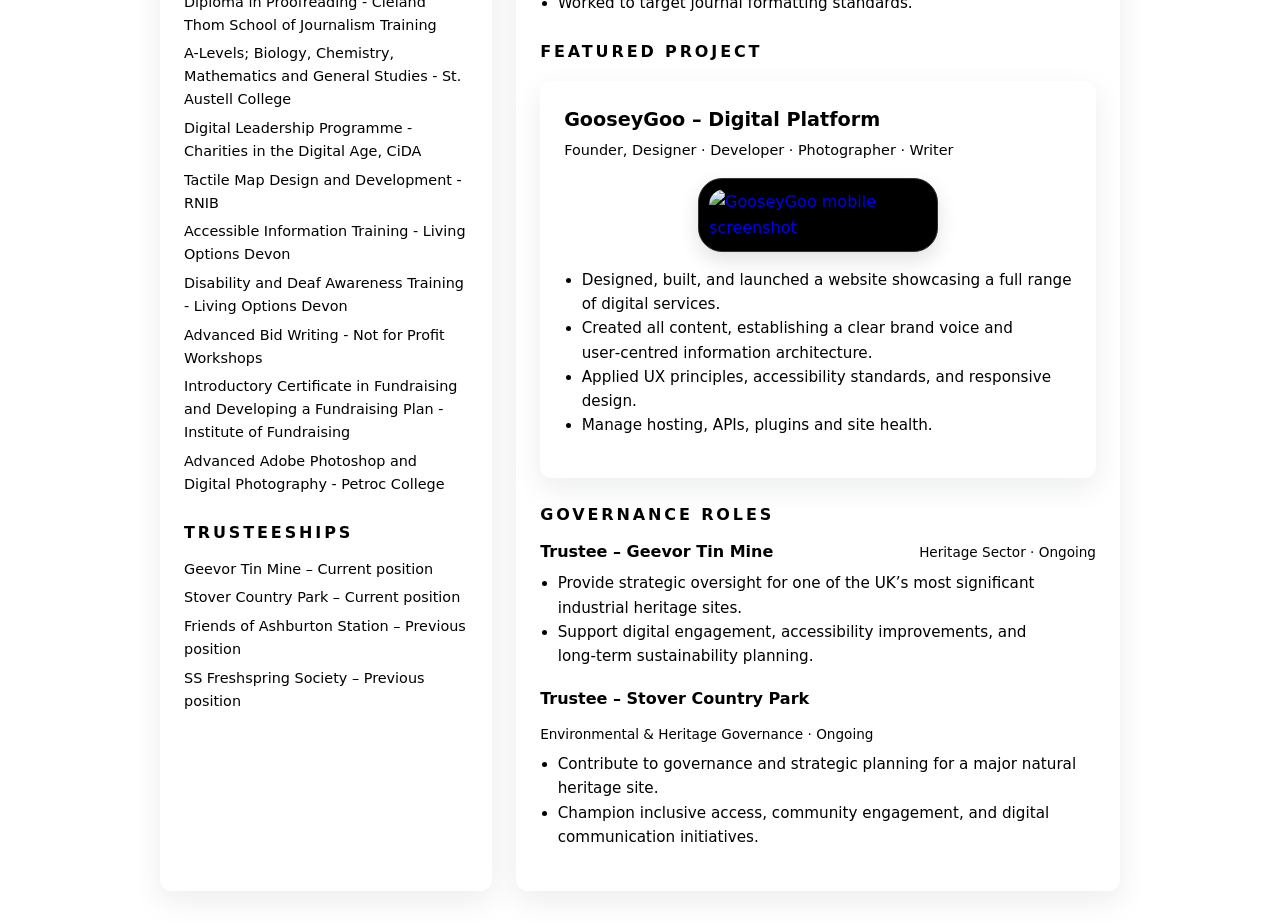
==== commit 878765b9: "Update index.html" ====
--- a/index.html
+++ b/index.html
@@ -51,16 +51,16 @@
           <span class="chip">Accessibility</span>
           <span class="chip">Data Analytics</span>
           <span class="chip">Product Management</span>
-          <span class="chip">Social Media/ SEO</span>
+          <span class="chip">Social Media</span>
           <span class="chip">Content Editing</span>
-          <span class="chip">eCommerce</span>
+          <span class="chip">SEO</span>
           
         </div>
         <h3>Core Platforms</h3>
         <div class="chips">
           <span class="chip">Azure DevOps</span>
           <span class="chip">Microsoft Office 365 suite</span>
-          <span class="chip">Sharepoint</span>
+          <span class="chip">SharePoint</span>
           <span class="chip">WordPress</span>
           <span class="chip">Procim</span>
           <span class="chip">AI Tools</span>
@@ -127,7 +127,8 @@
           </div>
           <ul>
             <li>Lead the design and delivery of digital products for the healthcare industry, focusing on compliance and engagement.</li>
-            <li>Collaborate with design and development teams to create wireframes, visual mockups, and user‑centred designs.</li>
+            <li>Collaborate with design teams to create wireframes, visual mockups, and user‑centred designs.</li>
+            <li>Lead development teams to create POCs, bespoke applications and interactive experiences across a range of technolgies, including html and Unity.
             <li>Manage budgets, timelines, and resources for complex six‑figure projects.</li>
             <li>Event Capability Lead for the digital team, overseeing all event‑related digital work.</li>
           </ul>
@@ -163,7 +164,7 @@
             <li>Managed award‑winning digital accessibility projects across 23 heritage sites.</li>
             <li>Designed and implemented accessible digital products for disabled visitors.</li>
             <li>Led the “Vote with your Heart” campaign, winning a National Lottery Award.</li>
-            <li>Created an underground mining VR experience for people with disabilities.</li>
+            <li>Created an underground VR experience for people with disabilities.</li>
           </ul>
           <a href="LOD.html" class="feature-link">Read more →</a>
 
@@ -173,7 +174,7 @@
           <div class="item-header">
             <div>
               <div class="item-title">Grace's Guide Product Manager</div>
-              <div class="item-sub">Applegate · Exeter</div>
+              <div class="item-sub">Applegate · Barnstaple</div>
             </div>
             <div class="item-meta">Jun 2014 - Nov 2017</div>
           </div>
@@ -218,7 +219,7 @@
 </a>
 
     <ul class="feature-list">
-      <li>Designed, built, and launched a full website showcasing a full range of digital services.</li>
+      <li>Designed, built, and launched a website showcasing a full range of digital services.</li>
       <li>Created all content, establishing a clear brand voice and user‑centred information architecture.</li>
       <li>Applied UX principles, accessibility standards, and responsive design.</li>
       <li>Manage hosting, APIs, plugins and site health.</li>
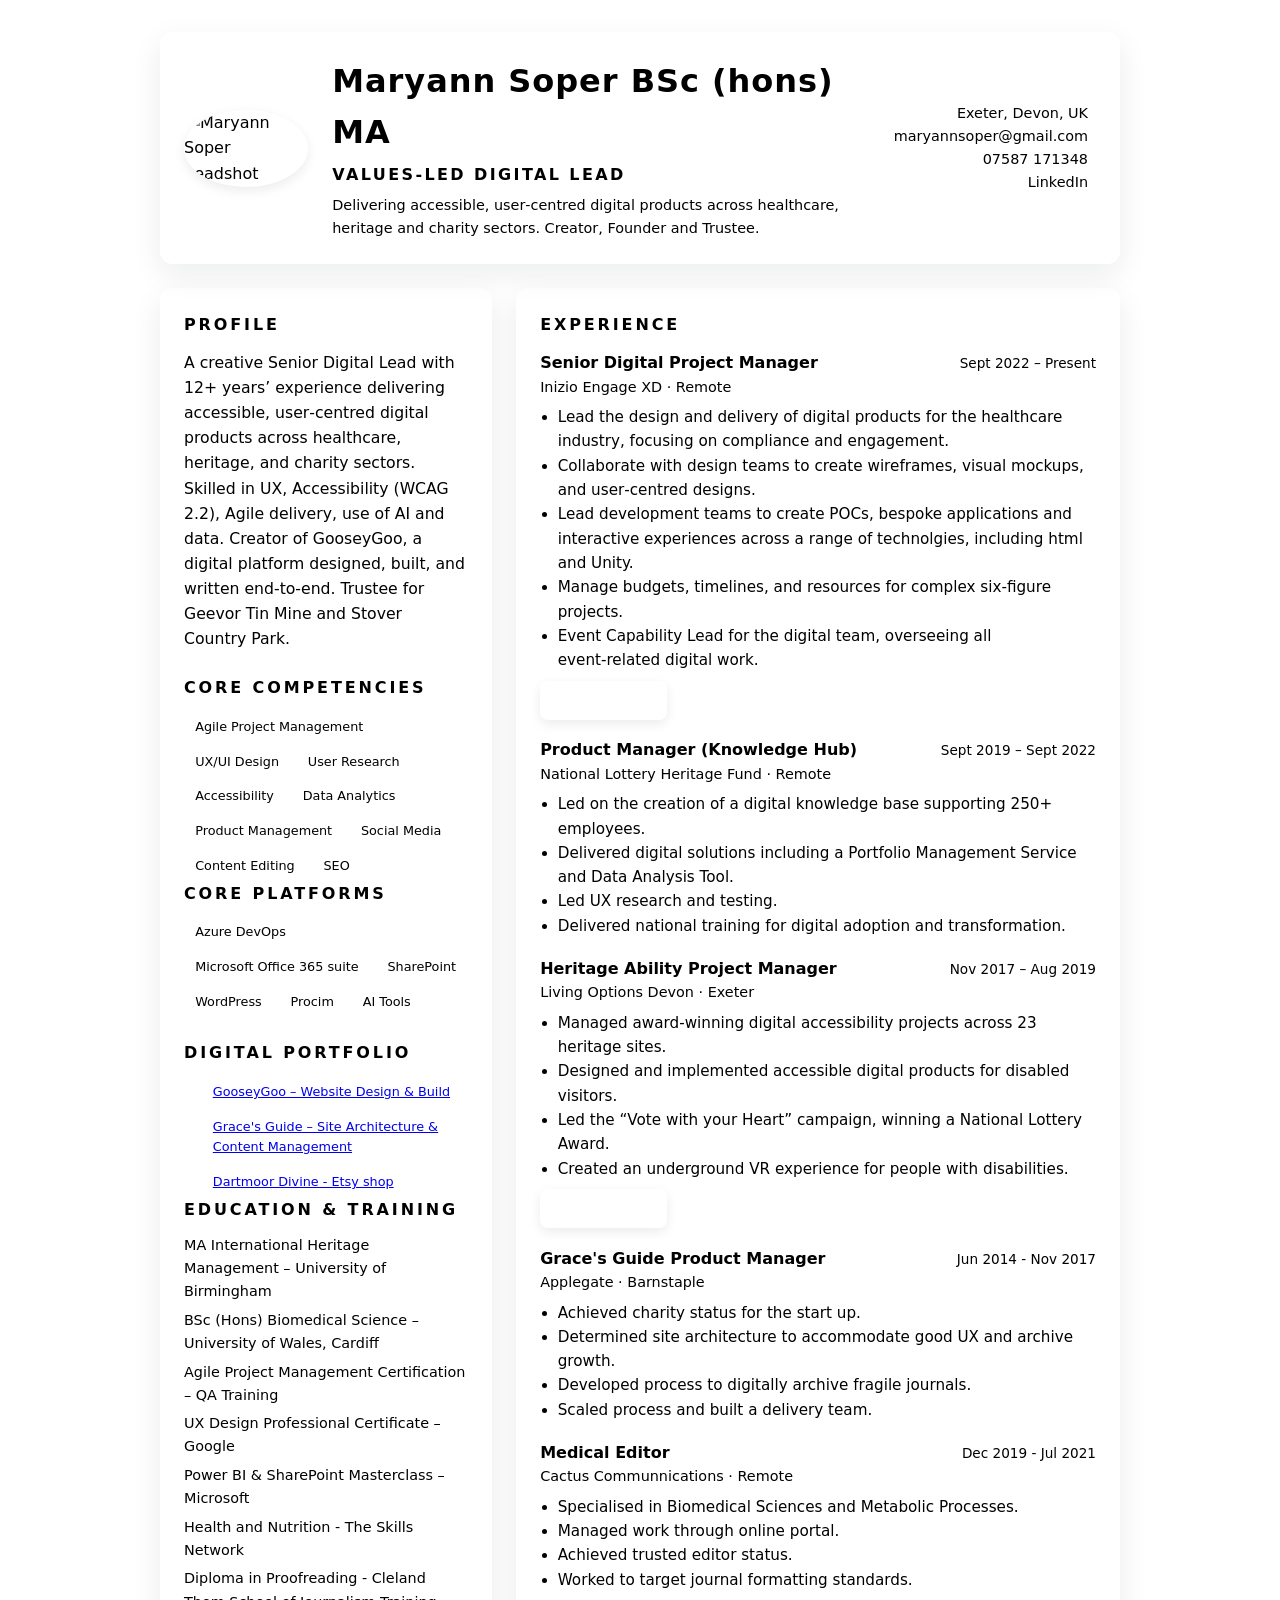
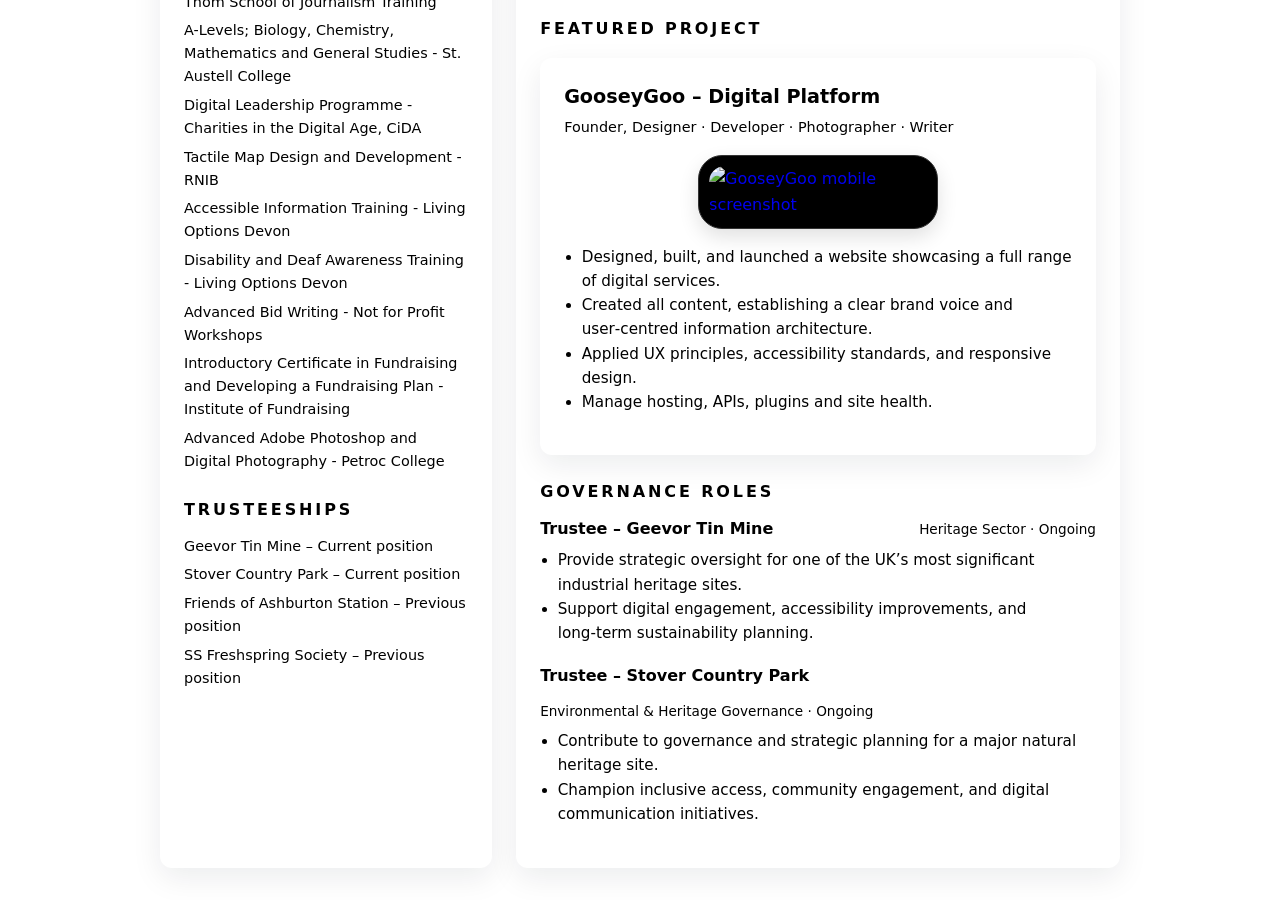
==== commit 02ed2bd6: "Update index.html" ====
--- a/index.html
+++ b/index.html
@@ -21,7 +21,7 @@
         <h1>Maryann Soper BSc (hons) MA</h1>
         <h2>Values-led Digital Lead</h2>
         <p class="tagline">
-          Delivering accessible, user‑centred digital products across healthcare, heritage and charity sectors. Creator of GooseyGoo and trustee for Geevor Tin Mine and Stover Country Park.
+          Delivering accessible, user‑centred digital products across healthcare, heritage and charity sectors. Creator, Founder and Trustee.
         </p>
       </div>
 
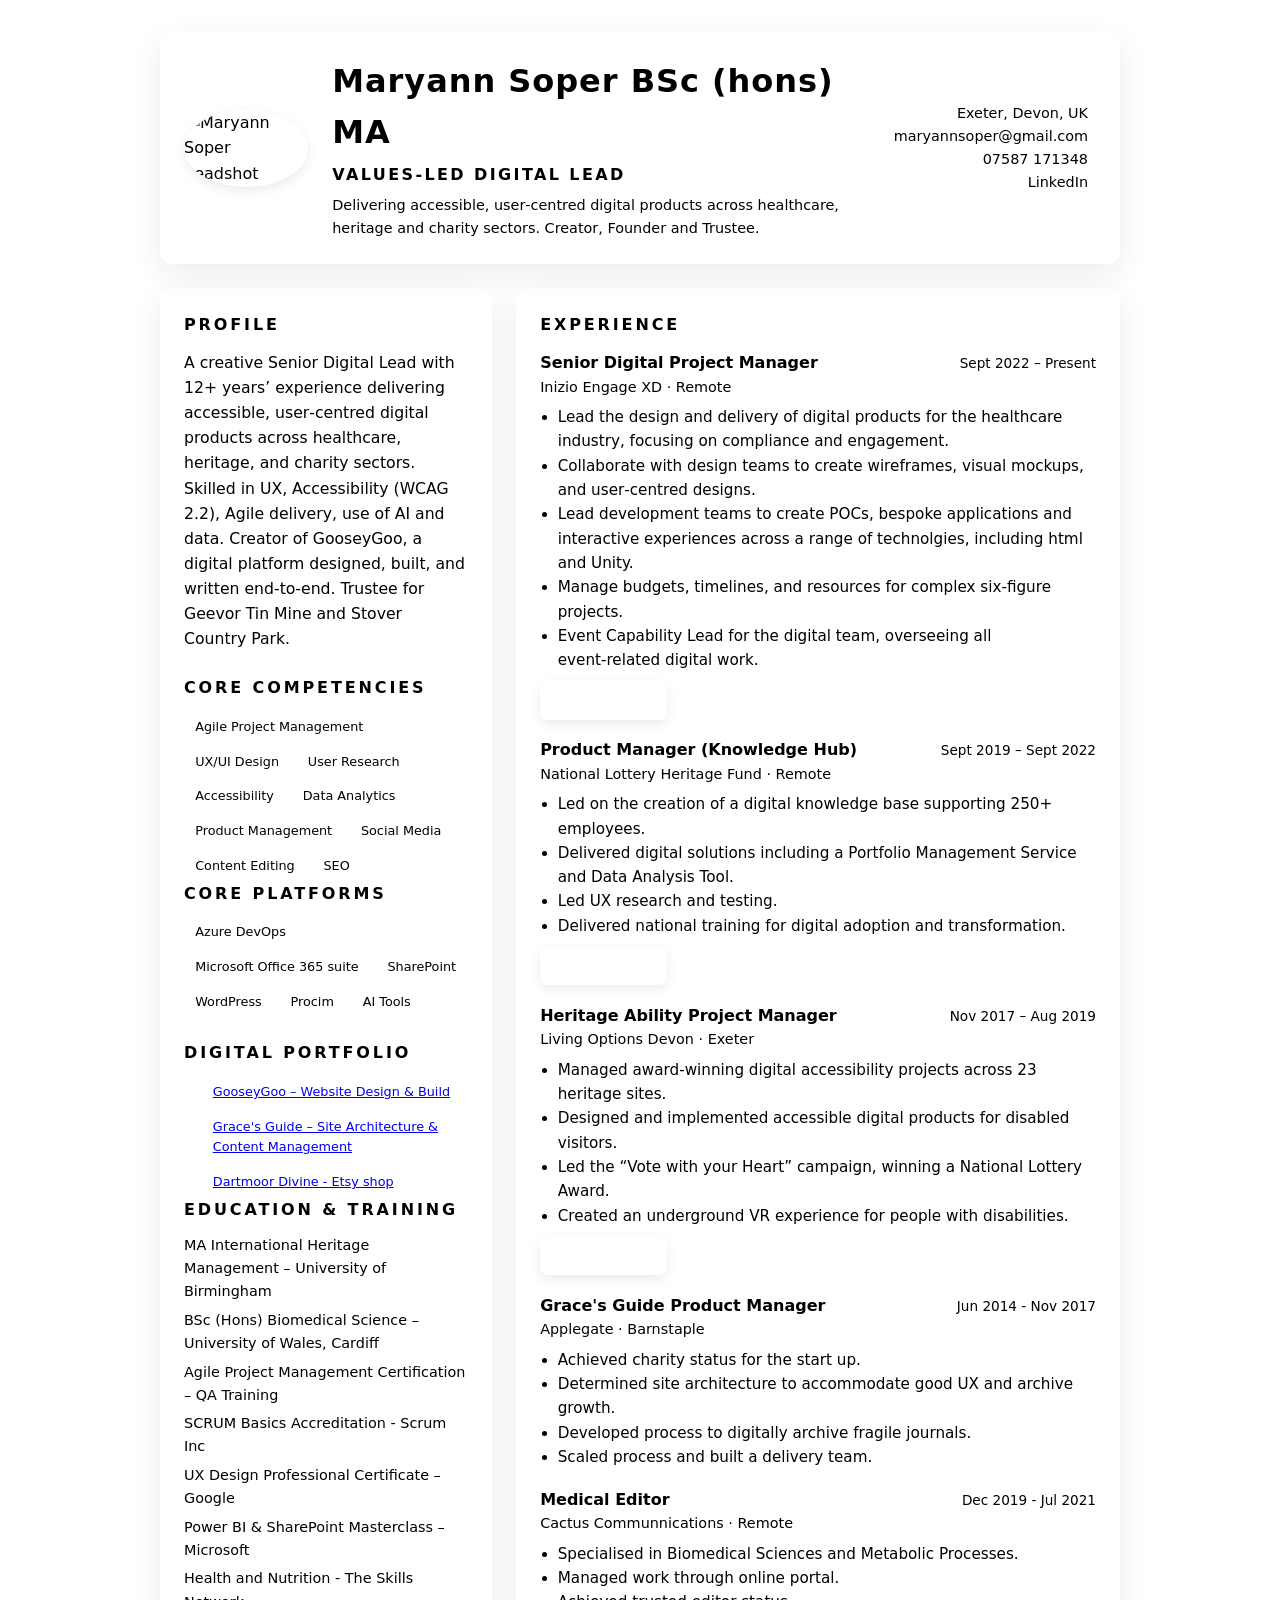
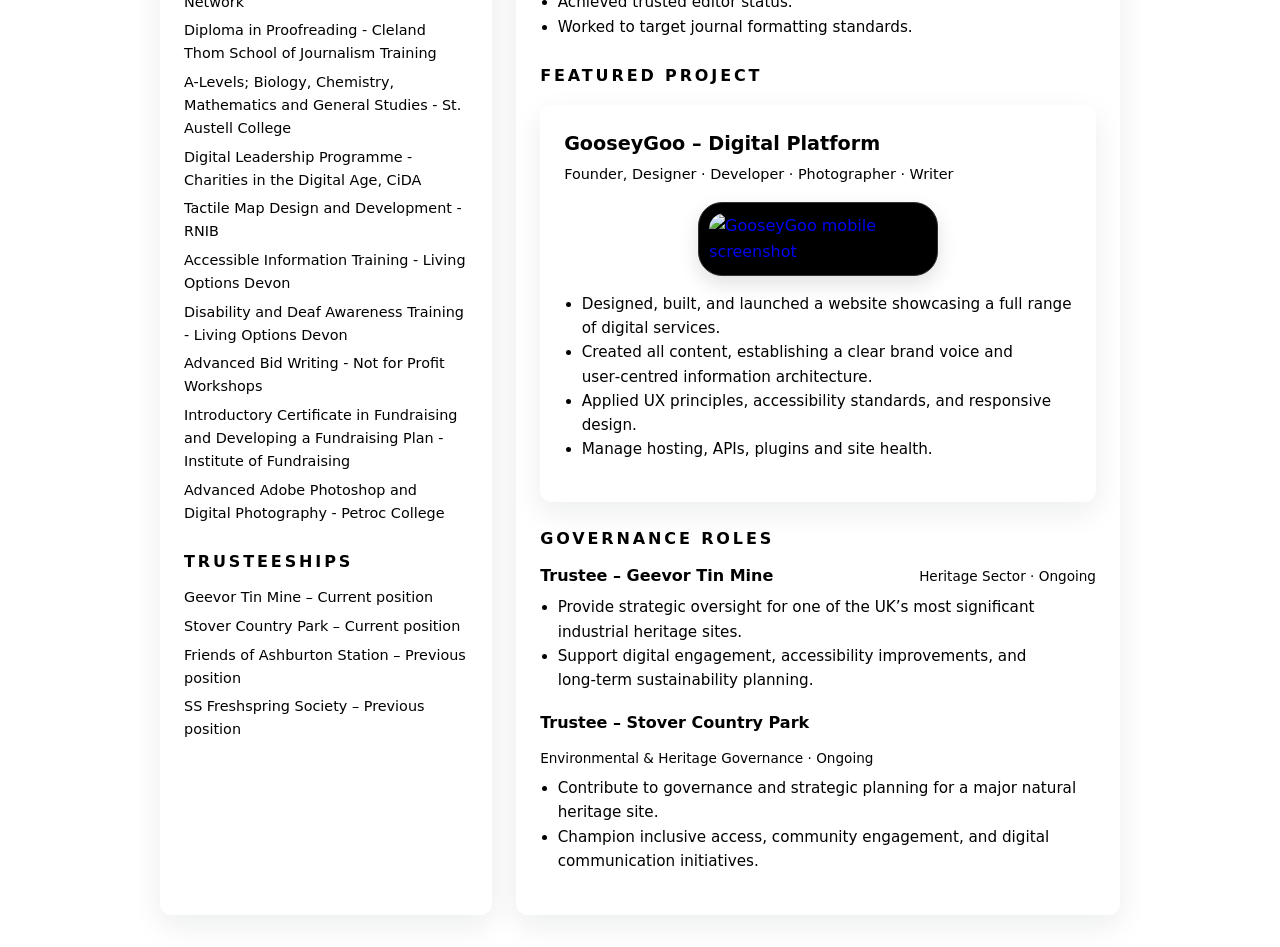
==== commit dc36fd6f: "Update index.html" ====
--- a/index.html
+++ b/index.html
@@ -82,6 +82,7 @@
           <li>MA International Heritage Management – University of Birmingham</li>
           <li>BSc (Hons) Biomedical Science – University of Wales, Cardiff</li>
           <li>Agile Project Management Certification – QA Training</li>
+          <li>SCRUM Basics Accreditation - Scrum Inc</li>
           <li>UX Design Professional Certificate – Google</li>
           <li>Power BI & SharePoint Masterclass – Microsoft</li>
           <li>Health and Nutrition - The Skills Network</li>
@@ -150,6 +151,7 @@
             <li>Led UX research and testing.</li>
             <li>Delivered national training for digital adoption and transformation.</li>
           </ul>
+          <a href="NLHF.html" class="feature-link">Read more →</a>
         </article>
 
         <article class="item">
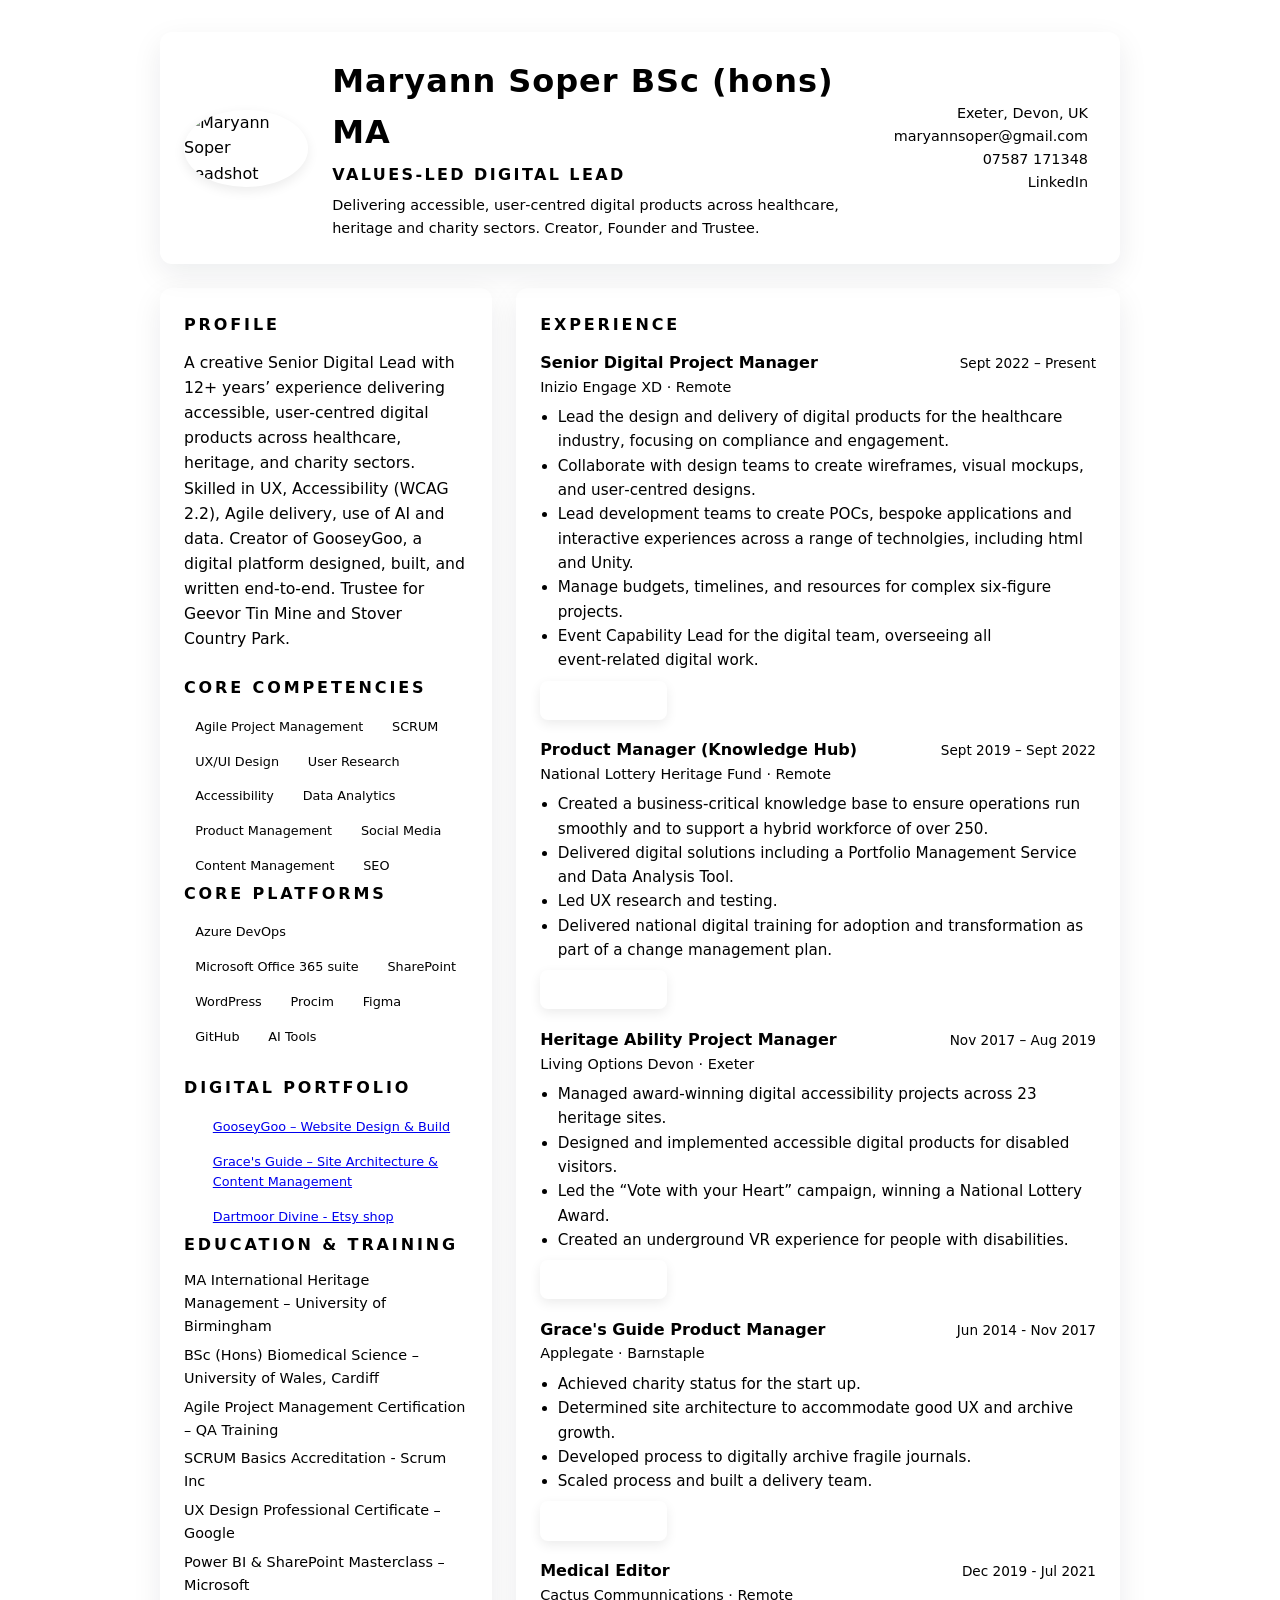
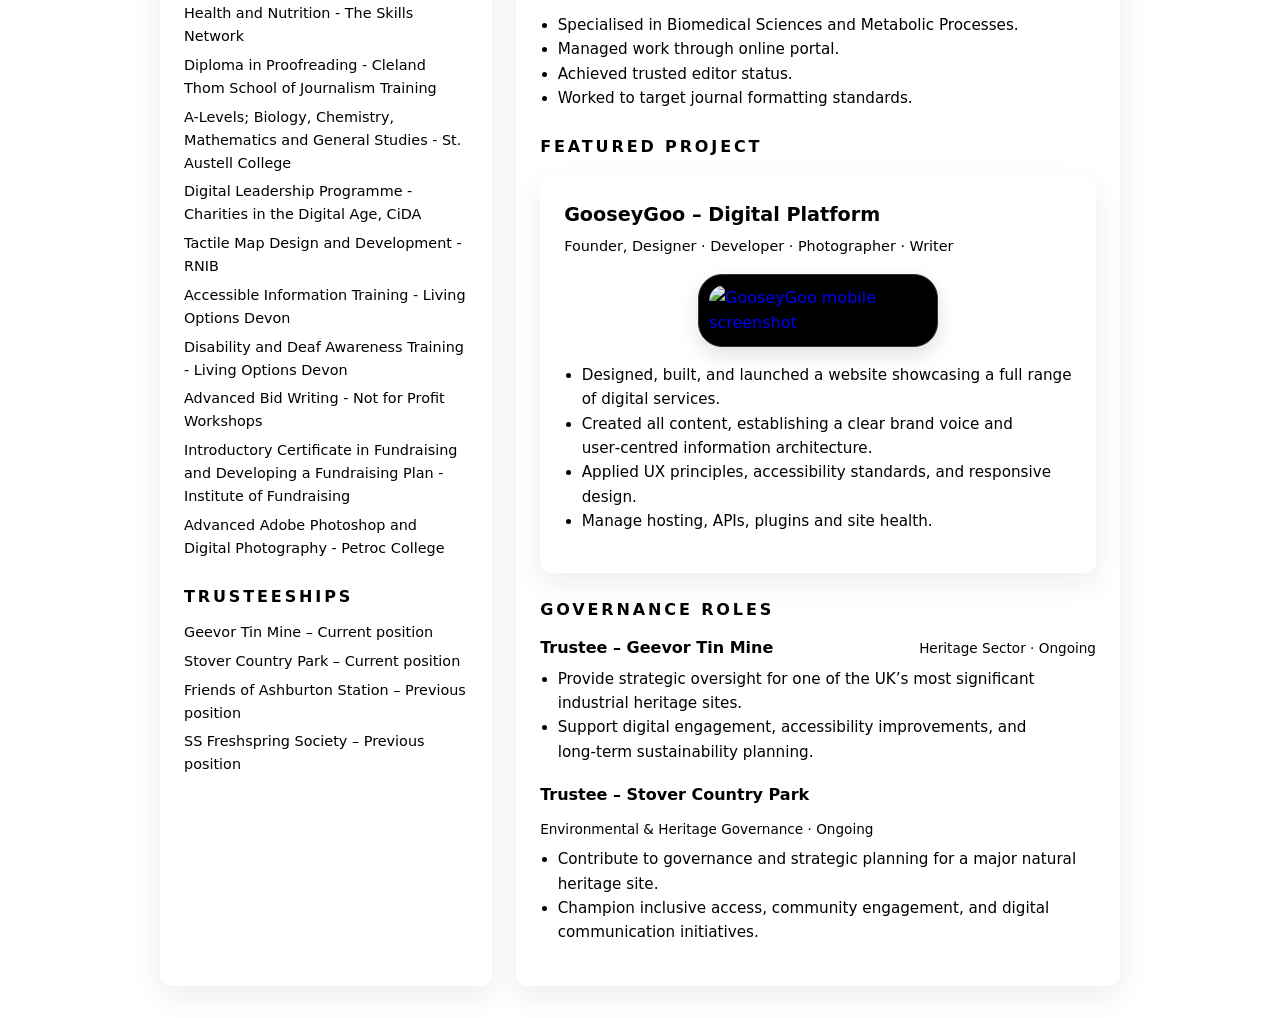
==== commit 13695d2b: "Update index.html" ====
--- a/index.html
+++ b/index.html
@@ -46,13 +46,14 @@
         <h3>Core Competencies</h3>
         <div class="chips">
           <span class="chip">Agile Project Management</span>
+          <span class="chip">SCRUM</span>
           <span class="chip">UX/UI Design</span>
           <span class="chip">User Research</span>
           <span class="chip">Accessibility</span>
           <span class="chip">Data Analytics</span>
           <span class="chip">Product Management</span>
           <span class="chip">Social Media</span>
-          <span class="chip">Content Editing</span>
+          <span class="chip">Content Management</span>
           <span class="chip">SEO</span>
           
         </div>
@@ -63,6 +64,8 @@
           <span class="chip">SharePoint</span>
           <span class="chip">WordPress</span>
           <span class="chip">Procim</span>
+          <span class="chip">Figma</span>
+          <span class="chip">GitHub</span>
           <span class="chip">AI Tools</span>
         </div>
       </section>
@@ -146,10 +149,10 @@
             <div class="item-meta">Sept 2019 – Sept 2022</div>
           </div>
           <ul>
-            <li>Led on the creation of a digital knowledge base supporting 250+ employees.</li>
+            <li>Created a business-critical knowledge base to ensure operations run smoothly and to support a hybrid workforce of over 250.</li>
             <li>Delivered digital solutions including a Portfolio Management Service and Data Analysis Tool.</li>
             <li>Led UX research and testing.</li>
-            <li>Delivered national training for digital adoption and transformation.</li>
+            <li>Delivered national digital training for adoption and transformation as part of a change management plan.</li>
           </ul>
           <a href="NLHF.html" class="feature-link">Read more →</a>
         </article>
@@ -186,6 +189,7 @@
             <li>Developed process to digitally archive fragile journals.</li>
             <li>Scaled process and built a delivery team.</li>
           </ul>
+          <a href="GracesGuide.html" class="feature-link">Read more →</a>
         </article>
 
         <article class="item">
